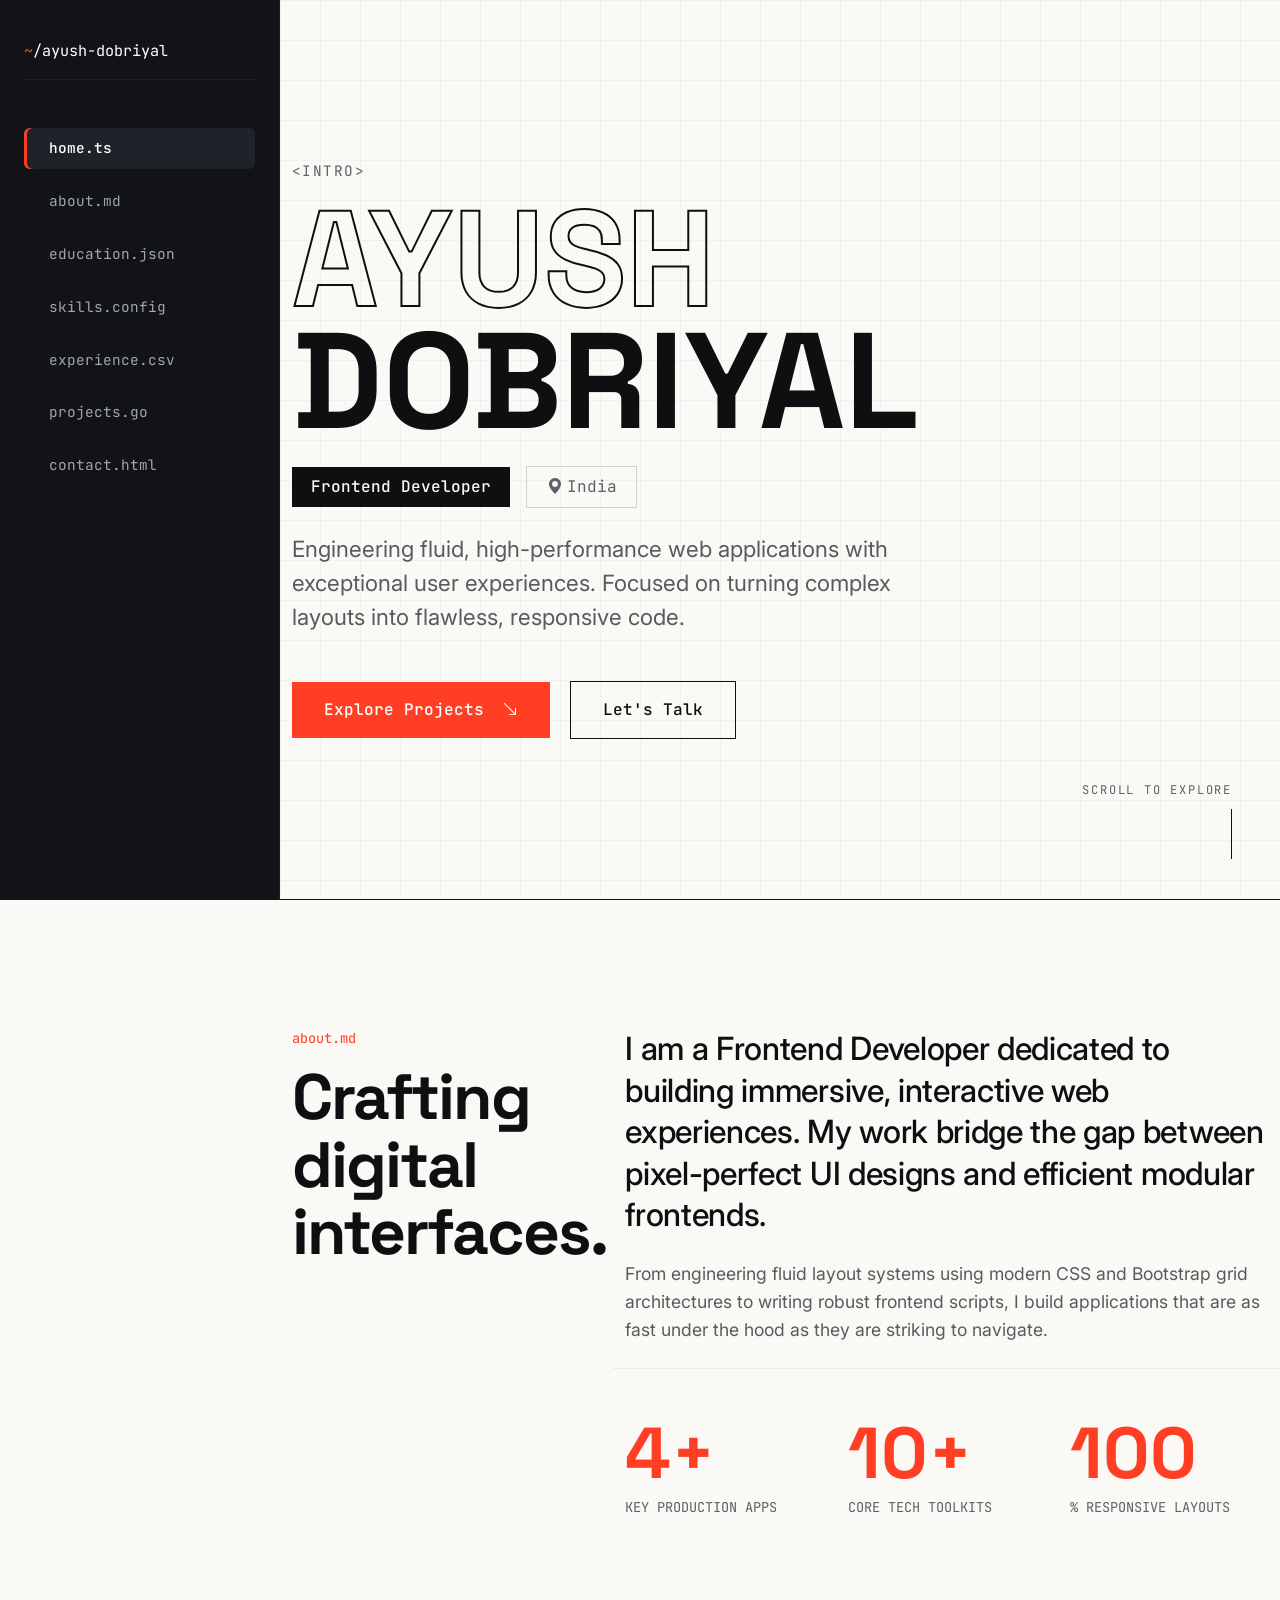
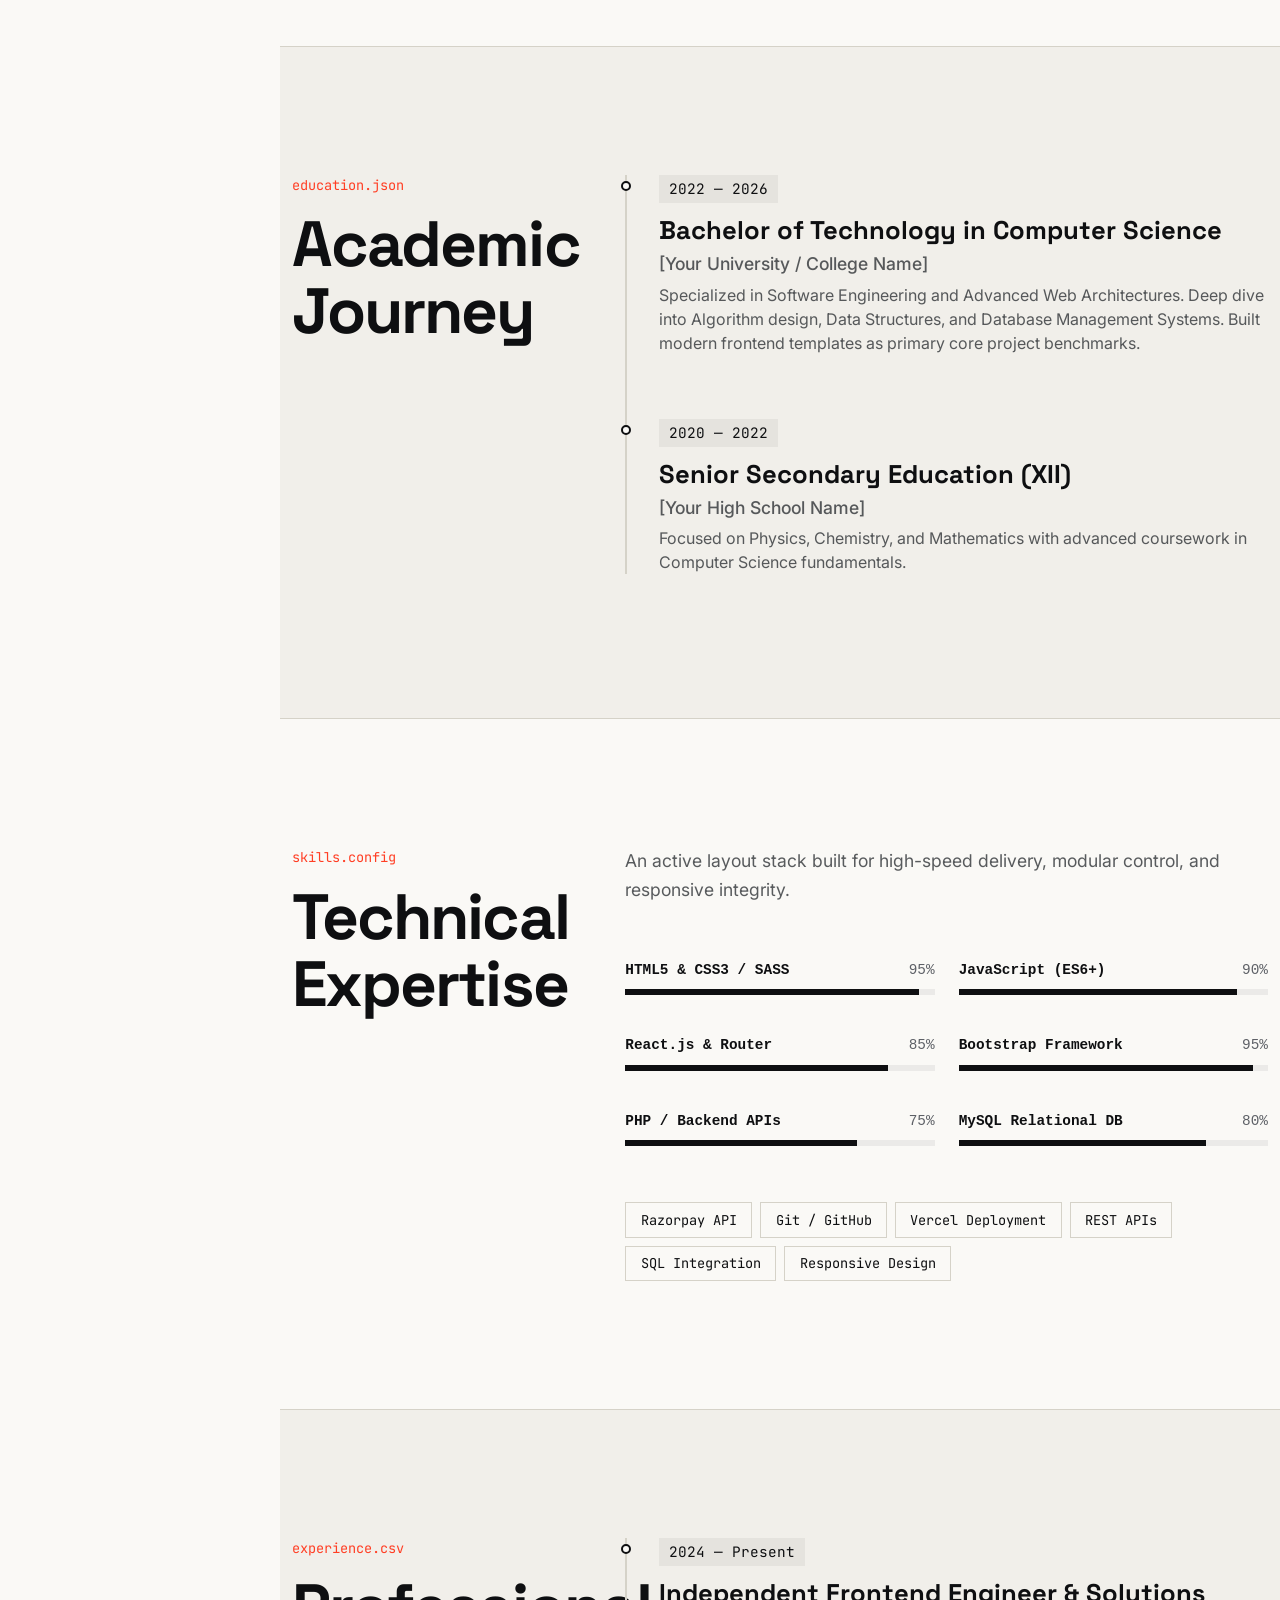
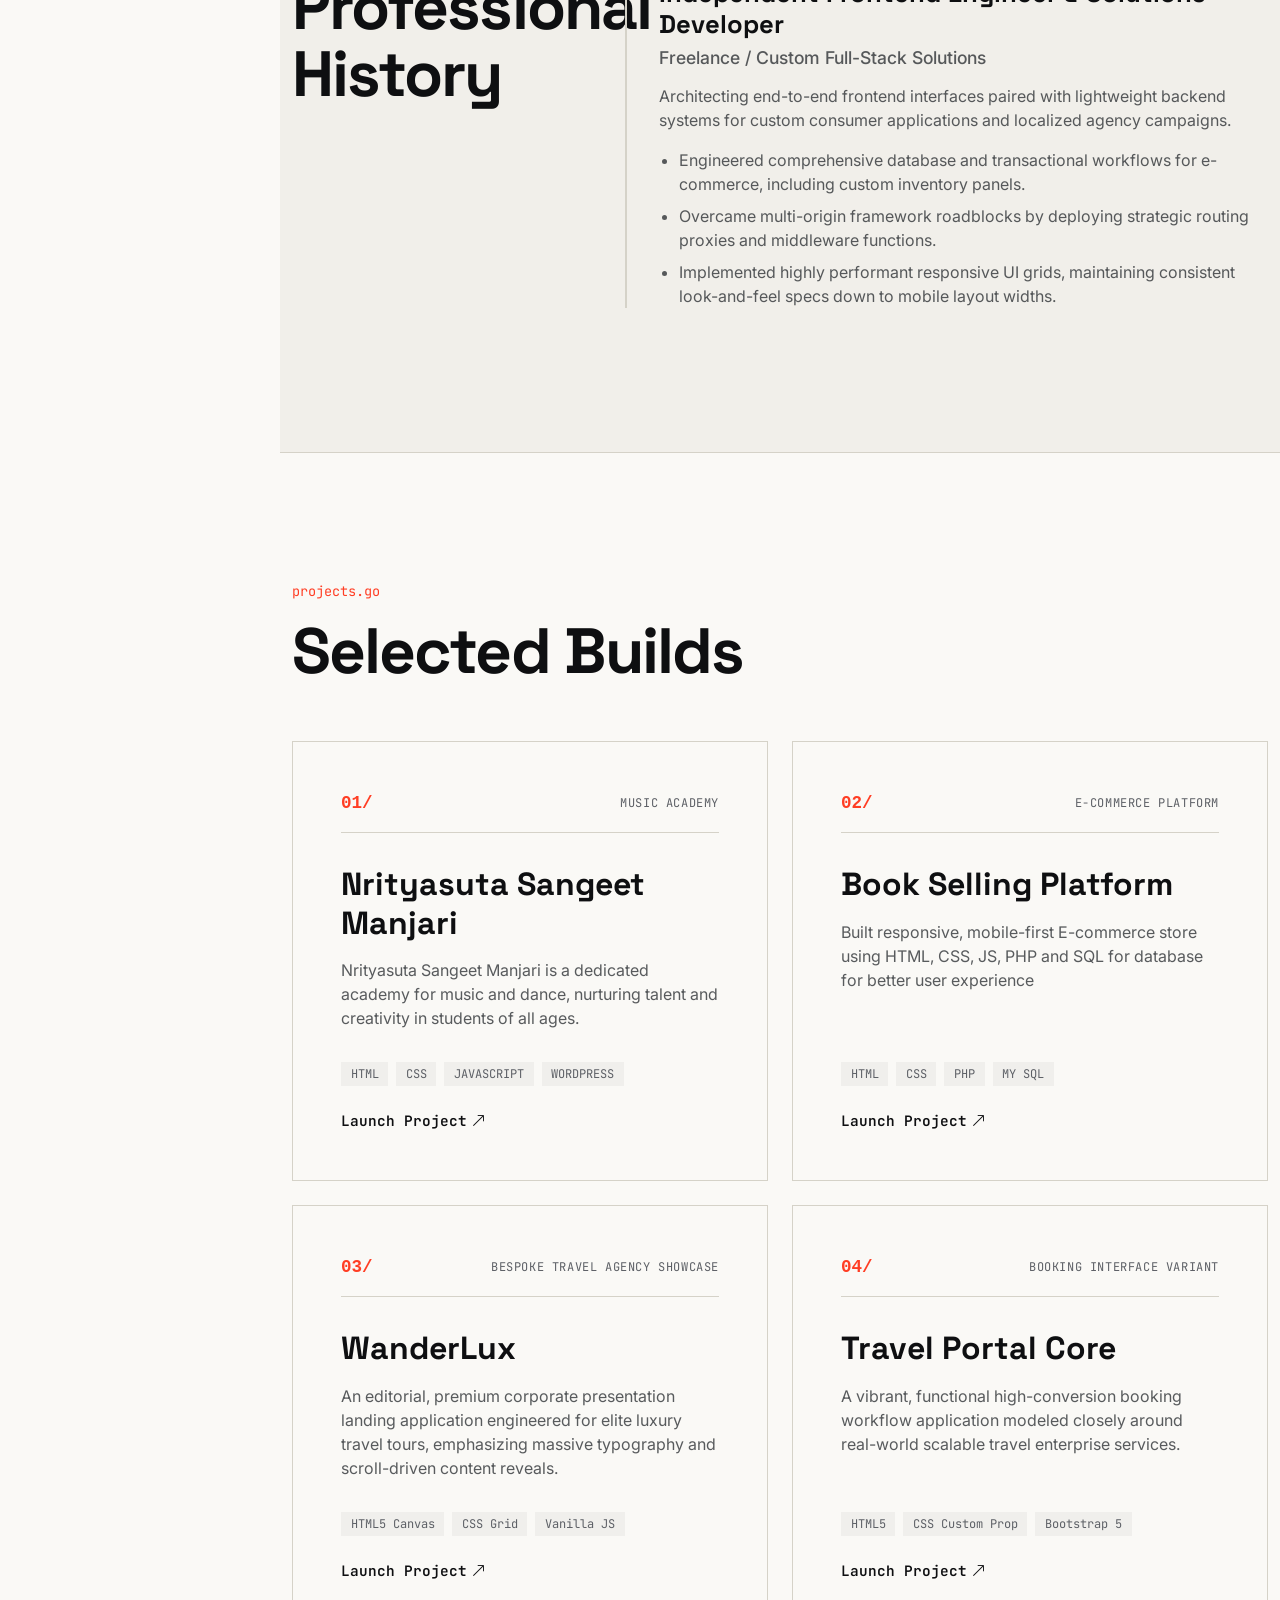
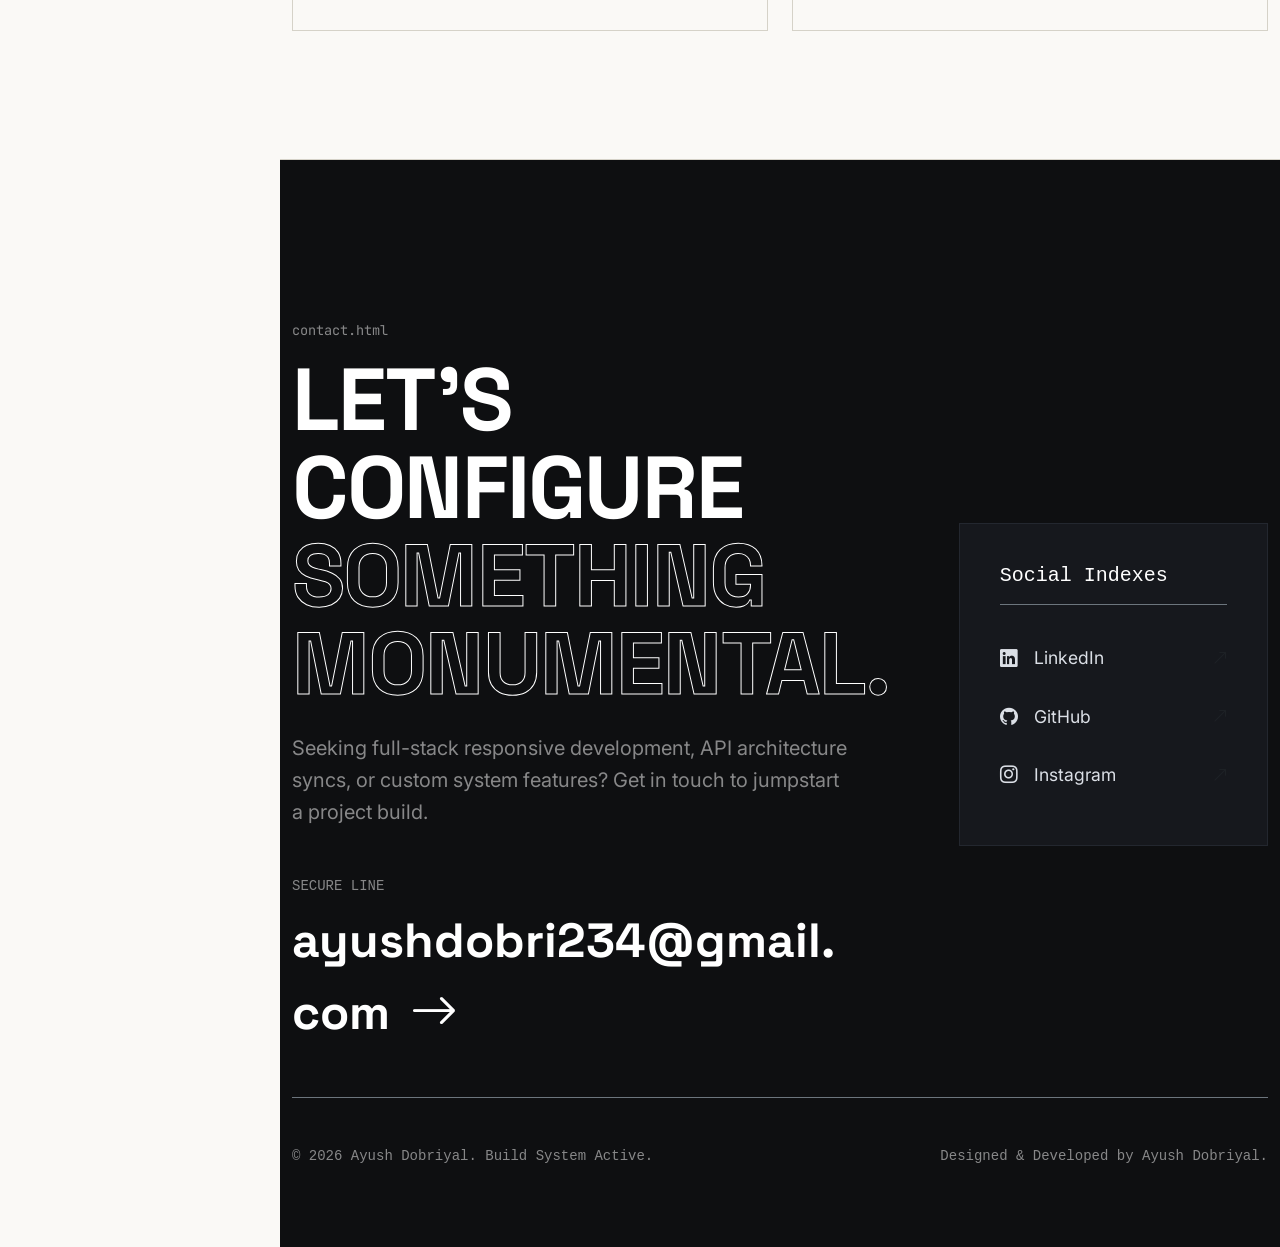
==== potfolio/index.html @ a45842be "Portfolio Design bu me" ====
<!DOCTYPE html>
<html lang="en">
<head>
    <meta charset="UTF-8">
    <meta name="viewport" content="width=device-width, initial-scale=1.0">
    <title>Ayush Dobriyal — Frontend Developer</title>
    <!-- Fonts -->
    <link rel="preconnect" href="https://fonts.googleapis.com">
    <link rel="preconnect" href="https://fonts.gstatic.com" crossorigin>
    <link href="https://fonts.googleapis.com/css2?family=Inter:wght@400;500;600&family=JetBrains+Mono:wght@400;500&family=Space+Grotesk:wght@700;800&display=swap" rel="stylesheet">
    <!-- Bootstrap CSS -->
    <link href="https://cdn.jsdelivr.net/npm/bootstrap@5.3.3/dist/css/bootstrap.min.css" rel="stylesheet">
    <!-- Bootstrap Icons -->
    <link href="https://cdn.jsdelivr.net/npm/bootstrap-icons@1.11.3/font/bootstrap-icons.min.css" rel="stylesheet">
    <!-- Custom CSS -->
    <link rel="stylesheet" href="style.css">
</head>
<body>

    <!-- Scroll Progress Indicator -->
    <div class="scroll-progress-container">
        <div class="scroll-progress-bar" id="progressBar"></div>
    </div>

    <!-- Developer File-Tree Sidebar Navigation (Desktop) -->
    <nav class="sidebar-nav d-none d-lg-block">
        <div class="nav-root">
            <span class="root-icon">~</span>/ayush-dobriyal
        </div>
        <ul class="nav-tree">
            <li class="nav-item">
                <a href="#hero" class="nav-link active" data-section="hero">
                    <span class="file-icon text-primary"></span>home.ts
                </a>
            </li>
            <li class="nav-item">
                <a href="#about" class="nav-link" data-section="about">
                    <span class="file-icon text-info"></span>about.md
                </a>
            </li>
            <li class="nav-item">
                <a href="#education" class="nav-link" data-section="education">
                    <span class="file-icon text-warning"></span>education.json
                </a>
            </li>
            <li class="nav-item">
                <a href="#qualification" class="nav-link" data-section="qualification">
                    <span class="file-icon text-success"></span>skills.config
                </a>
            </li>
            <li class="nav-item">
                <a href="#experience" class="nav-link" data-section="experience">
                    <span class="file-icon text-danger"></span>experience.csv
                </a>
            </li>
            <li class="nav-item">
                <a href="#projects" class="nav-link" data-section="projects">
                    <span class="file-icon text-purple"></span>projects.go
                </a>
            </li>
            <li class="nav-item">
                <a href="#contact" class="nav-link" data-section="contact">
                    <span class="file-icon text-orange"></span>contact.html
                </a>
            </li>
        </ul>
    </nav>

    <!-- Mobile Navigation Top Bar -->
    <header class="mobile-navbar d-lg-none sticky-top">
        <div class="container-fluid d-flex justify-content-between align-items-center">
            <a href="#hero" class="mobile-logo">AD.</a>
            <button class="mobile-nav-toggle" id="menuToggle" aria-label="Toggle navigation">
                <span class="hamburger-bar"></span>
                <span class="hamburger-bar"></span>
            </button>
        </div>
    </header>

    <!-- Mobile Fullscreen Menu -->
    <div class="mobile-menu-overlay" id="mobileMenu">
        <ul class="mobile-menu-links">
            <li><a href="#hero" class="mobile-link">Home</a></li>
            <li><a href="#about" class="mobile-link">About</a></li>
            <li><a href="#education" class="mobile-link">Education</a></li>
            <li><a href="#qualification" class="mobile-link">Skills</a></li>
            <li><a href="#experience" class="mobile-link">Experience</a></li>
            <li><a href="#projects" class="mobile-link">Projects</a></li>
            <li><a href="#contact" class="mobile-link">Contact</a></li>
        </ul>
    </div>

    <!-- Main Content Area Wrapper -->
    <div class="main-content">
        
        <!-- HERO SECTION -->
        <section id="hero" class="hero-section d-flex align-items-center">
            <div class="hero-background-grid"></div>
            <div class="container">
                <div class="row">
                    <div class="col-12">
                        <div class="eyebrow-code text-uppercase mb-3">&lt;intro&gt;</div>
                        <h1 class="hero-title text-uppercase">
                            <span class="d-block tracking-tight text-stroke">Ayush</span>
                            <span class="d-block tracking-tight text-fill">Dobriyal</span>
                        </h1>
                        <div class="hero-subtitle mt-4 d-flex flex-wrap align-items-center gap-3">
                            <span class="role-badge">Frontend Developer</span>
                            <span class="location-tag"><i class="bi bi-geo-alt-fill me-1"></i>India</span>
                        </div>
                        <p class="hero-lead text-muted mt-4 max-w-xl">
                            Engineering fluid, high-performance web applications with exceptional user experiences. Focused on turning complex layouts into flawless, responsive code.
                        </p>
                        <div class="mt-5">
                            <a href="#projects" class="btn-custom-primary me-3">Explore Projects <i class="bi bi-arrow-down-right ms-2"></i></a>
                            <a href="#contact" class="btn-custom-outline">Let's Talk</a>
                        </div>
                    </div>
                </div>
            </div>
            <div class="scroll-hint">
                <span class="scroll-hint-text">Scroll to explore</span>
                <div class="scroll-hint-line"></div>
            </div>
        </section>

        <!-- ABOUT SECTION -->
        <section id="about" class="portfolio-section scroll-reveal">
            <div class="container">
                <div class="row align-items-start">
                    <div class="col-lg-4 mb-4 mb-lg-0">
                        <div class="section-eyebrow">about.md</div>
                        <h2 class="section-heading">Crafting digital interfaces.</h2>
                    </div>
                    <div class="col-lg-8">
                        <p class="lead-text mb-4">
                            I am a Frontend Developer dedicated to building immersive, interactive web experiences. My work bridge the gap between pixel-perfect UI designs and efficient modular frontends.
                        </p>
                        <p class="body-text text-muted mb-5">
                            From engineering fluid layout systems using modern CSS and Bootstrap grid architectures to writing robust frontend scripts, I build applications that are as fast under the hood as they are striking to navigate.
                        </p>
                        
                        <!-- Interactive Counter Metrics Grid -->
                        <div class="row row-cols-2 row-cols-sm-3 g-4 pt-4 border-top border-light-subtle">
                            <div>
                                <div class="metric-number" data-target="4">0</div>
                                <div class="metric-label">Key Production Apps</div>
                            </div>
                            <div>
                                <div class="metric-number" data-target="10">0</div>
                                <div class="metric-label">Core Tech Toolkits</div>
                            </div>
                            <div>
                                <div class="metric-number" data-target="100">0</div>
                                <div class="metric-label">% Responsive Layouts</div>
                            </div>
                        </div>
                    </div>
                </div>
            </div>
        </section>

        <!-- EDUCATION SECTION -->
        <section id="education" class="portfolio-section section-bg-alt scroll-reveal">
            <div class="container">
                <div class="row">
                    <div class="col-lg-4 mb-4 mb-lg-0">
                        <div class="section-eyebrow">education.json</div>
                        <h2 class="section-heading">Academic Journey</h2>
                    </div>
                    <div class="col-lg-8">
                        <div class="timeline-container">
                            <!-- Timeline Item 1 -->
                            <div class="timeline-item scroll-reveal-stagger">
                                <div class="timeline-marker"></div>
                                <div class="timeline-content">
                                    <span class="timeline-date">2022 — 2026</span>
                                    <h3 class="timeline-title">Bachelor of Technology in Computer Science</h3>
                                    <h4 class="timeline-institution text-muted">[Your University / College Name]</h4>
                                    <p class="timeline-body text-muted mt-2">
                                        Specialized in Software Engineering and Advanced Web Architectures. Deep dive into Algorithm design, Data Structures, and Database Management Systems. Built modern frontend templates as primary core project benchmarks.
                                    </p>
                                </div>
                            </div>
                            <!-- Timeline Item 2 -->
                            <div class="timeline-item scroll-reveal-stagger">
                                <div class="timeline-marker"></div>
                                <div class="timeline-content">
                                    <span class="timeline-date">2020 — 2022</span>
                                    <h3 class="timeline-title">Senior Secondary Education (XII)</h3>
                                    <h4 class="timeline-institution text-muted">[Your High School Name]</h4>
                                    <p class="timeline-body text-muted mt-2">
                                        Focused on Physics, Chemistry, and Mathematics with advanced coursework in Computer Science fundamentals.
                                    </p>
                                </div>
                            </div>
                        </div>
                    </div>
                </div>
            </div>
        </section>

        <!-- QUALIFICATION / SKILLS SECTION -->
        <section id="qualification" class="portfolio-section scroll-reveal">
            <div class="container">
                <div class="row">
                    <div class="col-lg-4 mb-4 mb-lg-0">
                        <div class="section-eyebrow">skills.config</div>
                        <h2 class="section-heading">Technical Expertise</h2>
                    </div>
                    <div class="col-lg-8">
                        <p class="body-text text-muted mb-5">
                            An active layout stack built for high-speed delivery, modular control, and responsive integrity.
                        </p>
                        
                        <div class="skills-grid row g-4">
                            <!-- Skill Group 1 -->
                            <div class="col-md-6 scroll-reveal-stagger">
                                <div class="skill-card">
                                    <div class="d-flex justify-content-between align-items-center mb-2">
                                        <span class="skill-name font-monospace">HTML5 & CSS3 / SASS</span>
                                        <span class="skill-percentage font-monospace">95%</span>
                                    </div>
                                    <div class="skill-track">
                                        <div class="skill-fill" data-width="95%"></div>
                                    </div>
                                </div>
                            </div>
                            <!-- Skill Group 2 -->
                            <div class="col-md-6 scroll-reveal-stagger">
                                <div class="skill-card">
                                    <div class="d-flex justify-content-between align-items-center mb-2">
                                        <span class="skill-name font-monospace">JavaScript (ES6+)</span>
                                        <span class="skill-percentage font-monospace">90%</span>
                                    </div>
                                    <div class="skill-track">
                                        <div class="skill-fill" data-width="90%"></div>
                                    </div>
                                </div>
                            </div>
                            <!-- Skill Group 3 -->
                            <div class="col-md-6 scroll-reveal-stagger">
                                <div class="skill-card">
                                    <div class="d-flex justify-content-between align-items-center mb-2">
                                        <span class="skill-name font-monospace">React.js & Router</span>
                                        <span class="skill-percentage font-monospace">85%</span>
                                    </div>
                                    <div class="skill-track">
                                        <div class="skill-fill" data-width="85%"></div>
                                    </div>
                                </div>
                            </div>
                            <!-- Skill Group 4 -->
                            <div class="col-md-6 scroll-reveal-stagger">
                                <div class="skill-card">
                                    <div class="d-flex justify-content-between align-items-center mb-2">
                                        <span class="skill-name font-monospace">Bootstrap Framework</span>
                                        <span class="skill-percentage font-monospace">95%</span>
                                    </div>
                                    <div class="skill-track">
                                        <div class="skill-fill" data-width="95%"></div>
                                    </div>
                                </div>
                            </div>
                            <!-- Skill Group 5 -->
                            <div class="col-md-6 scroll-reveal-stagger">
                                <div class="skill-card">
                                    <div class="d-flex justify-content-between align-items-center mb-2">
                                        <span class="skill-name font-monospace">PHP / Backend APIs</span>
                                        <span class="skill-percentage font-monospace">75%</span>
                                    </div>
                                    <div class="skill-track">
                                        <div class="skill-fill" data-width="75%"></div>
                                    </div>
                                </div>
                            </div>
                            <!-- Skill Group 6 -->
                            <div class="col-md-6 scroll-reveal-stagger">
                                <div class="skill-card">
                                    <div class="d-flex justify-content-between align-items-center mb-2">
                                        <span class="skill-name font-monospace">MySQL Relational DB</span>
                                        <span class="skill-percentage font-monospace">80%</span>
                                    </div>
                                    <div class="skill-track">
                                        <div class="skill-fill" data-width="80%"></div>
                                    </div>
                                </div>
                            </div>
                        </div>

                        <div class="additional-tokens mt-5 d-flex flex-wrap gap-2 scroll-reveal-stagger">
                            <span class="token-pill">Razorpay API</span>
                            <span class="token-pill">Git / GitHub</span>
                            <span class="token-pill">Vercel Deployment</span>
                            <span class="token-pill">REST APIs</span>
                            <span class="token-pill">SQL Integration</span>
                            <span class="token-pill">Responsive Design</span>
                        </div>
                    </div>
                </div>
            </div>
        </section>

        <!-- EXPERIENCE SECTION -->
        <section id="experience" class="portfolio-section section-bg-alt scroll-reveal">
            <div class="container">
                <div class="row">
                    <div class="col-lg-4 mb-4 mb-lg-0">
                        <div class="section-eyebrow">experience.csv</div>
                        <h2 class="section-heading">Professional History</h2>
                    </div>
                    <div class="col-lg-8">
                        <div class="timeline-container">
                            <!-- Work Card 1 -->
                            <div class="timeline-item scroll-reveal-stagger">
                                <div class="timeline-marker"></div>
                                <div class="timeline-content">
                                    <span class="timeline-date">2024 — Present</span>
                                    <h3 class="timeline-title">Independent Frontend Engineer & Solutions Developer</h3>
                                    <h4 class="timeline-institution text-muted">Freelance / Custom Full-Stack Solutions</h4>
                                    <p class="timeline-body text-muted mt-3">
                                        Architecting end-to-end frontend interfaces paired with lightweight backend systems for custom consumer applications and localized agency campaigns.
                                    </p>
                                    <ul class="experience-list text-muted mt-3">
                                        <li>Engineered comprehensive database and transactional workflows for e-commerce, including custom inventory panels.</li>
                                        <li>Overcame multi-origin framework roadblocks by deploying strategic routing proxies and middleware functions.</li>
                                        <li>Implemented highly performant responsive UI grids, maintaining consistent look-and-feel specs down to mobile layout widths.</li>
                                    </ul>
                                </div>
                            </div>
                        </div>
                    </div>
                </div>
            </div>
        </section>

        <!-- PROJECTS SECTION -->
        <section id="projects" class="portfolio-section scroll-reveal">
            <div class="container">
                <div class="row mb-5">
                    <div class="col-12">
                        <div class="section-eyebrow">projects.go</div>
                        <h2 class="section-heading display-large">Selected Builds</h2>
                    </div>
                </div>
                <div class="row g-4 project-cards-grid">
                    
                    <!-- Project 1: Music Academy -->
                    <div class="col-md-6 scroll-reveal-stagger">
                        <div class="project-card">
                            <div class="project-header">
                                <span class="project-index font-monospace">01/</span>
                                <span class="project-category text-uppercase">Music Academy</span>
                            </div>
                            <h3 class="project-title">Nrityasuta Sangeet Manjari</h3>
                            <p class="project-description text-muted">
                                Nrityasuta Sangeet Manjari is a dedicated academy for music and dance, nurturing talent and creativity in students of all ages.
                            </p>
                            <div class="project-tags mb-4">
                                <span class="project-tag">HTML</span>
                                <span class="project-tag">CSS</span>
                                <span class="project-tag">JAVASCRIPT</span>
                                <span class="project-tag">WORDPRESS</span>
                            </div>
                            <!-- Live Link Placeholder -->
                            <a href="https://nrityasutasangeetmanjari.com/" class="project-action-link">Launch Project <i class="bi bi-arrow-up-right ms-1"></i></a>
                        </div>
                    </div>

                    <!-- Project 2: Triptoniq -->
                    <div class="col-md-6 scroll-reveal-stagger">
                        <div class="project-card">
                            <div class="project-header">
                                <span class="project-index font-monospace">02/</span>
                                <span class="project-category text-uppercase">E-Commerce Platform</span>
                            </div>
                            <h3 class="project-title">Book Selling Platform</h3>
                            <p class="project-description text-muted">
                                 Built responsive, mobile-first E-commerce store using HTML, CSS, JS, PHP and SQL for database for better user experience
                            </p>
                            <div class="project-tags mb-4">
                                <span class="project-tag">HTML</span>
                                <span class="project-tag">CSS</span>
                                <span class="project-tag">PHP</span>
                                <span class="project-tag">MY SQL</span>
                            </div>
                            <a href="#" class="project-action-link">Launch Project <i class="bi bi-arrow-up-right ms-1"></i></a>
                        </div>
                    </div>

                    <!-- Project 3: WanderLux -->
                    <div class="col-md-6 scroll-reveal-stagger">
                        <div class="project-card">
                            <div class="project-header">
                                <span class="project-index font-monospace">03/</span>
                                <span class="project-category text-uppercase">Bespoke Travel Agency Showcase</span>
                            </div>
                            <h3 class="project-title">WanderLux</h3>
                            <p class="project-description text-muted">
                                An editorial, premium corporate presentation landing application engineered for elite luxury travel tours, emphasizing massive typography and scroll-driven content reveals.
                            </p>
                            <div class="project-tags mb-4">
                                <span class="project-tag">HTML5 Canvas</span>
                                <span class="project-tag">CSS Grid</span>
                                <span class="project-tag">Vanilla JS</span>
                            </div>
                            <a href="#" class="project-action-link">Launch Project <i class="bi bi-arrow-up-right ms-1"></i></a>
                        </div>
                    </div>

                    <!-- Project 4: Consumer Travel Booking Portal -->
                    <div class="col-md-6 scroll-reveal-stagger">
                        <div class="project-card">
                            <div class="project-header">
                                <span class="project-index font-monospace">04/</span>
                                <span class="project-category text-uppercase">Booking Interface Variant</span>
                            </div>
                            <h3 class="project-title">Travel Portal Core</h3>
                            <p class="project-description text-muted">
                                A vibrant, functional high-conversion booking workflow application modeled closely around real-world scalable travel enterprise services.
                            </p>
                            <div class="project-tags mb-4">
                                <span class="project-tag">HTML5</span>
                                <span class="project-tag">CSS Custom Prop</span>
                                <span class="project-tag">Bootstrap 5</span>
                            </div>
                            <a href="#" class="project-action-link">Launch Project <i class="bi bi-arrow-up-right ms-1"></i></a>
                        </div>
                    </div>

                </div>
            </div>
        </section>

        <!-- CONTACT SECTION -->
        <section id="contact" class="contact-section scroll-reveal">
            <div class="container">
                <div class="row justify-content-between align-items-center">
                    <div class="col-lg-7 mb-5 mb-lg-0">
                        <div class="section-eyebrow text-white-50">contact.html</div>
                        <h2 class="contact-cta-title text-uppercase mb-4">
                            Let's configure <br><span class="text-stroke-white">something monumental.</span>
                        </h2>
                        <p class="contact-lead text-white-50 max-w-xl mb-5">
                            Seeking full-stack responsive development, API architecture syncs, or custom system features? Get in touch to jumpstart a project build.
                        </p>
                        <div class="email-block">
                            <span class="d-block font-monospace text-uppercase text-white-50 small mb-2">Secure Line</span>
                            <a href="mailto:ayushdobri234@gmail.com" class="email-link">ayushdobri234@gmail.com <i class="bi bi-arrow-right ms-2"></i></a>
                        </div>
                    </div>
                    
                    <div class="col-lg-4">
                        <div class="social-channels-card">
                            <h3 class="h5 font-monospace mb-4 border-bottom border-secondary pb-3">Social Indexes</h3>
                            <ul class="social-links-list list-unstyled m-0">
                                <li>
                                    <a href="#" class="social-link-item">
                                        <span><i class="bi bi-linkedin me-3"></i>LinkedIn</span>
                                        <i class="bi bi-arrow-up-right small text-muted"></i>
                                    </a>
                                </li>
                                <li>
                                    <a href="https://github.com/ayushDobriyal234" class="social-link-item">
                                        <span><i class="bi bi-github me-3"></i>GitHub</span>
                                        <i class="bi bi-arrow-up-right small text-muted"></i>
                                    </a>
                                </li>
                                <li>
                                    <a href="https://www.instagram.com/ayush_dobriyal77/" class="social-link-item">
                                        <span><i class="bi bi-instagram me-3"></i>Instagram</span>
                                        <i class="bi bi-arrow-up-right small text-muted"></i>
                                    </a>
                                </li>
                            </ul>
                        </div>
                    </div>
                </div>
                
                <!-- FOOTER METRICS -->
                <footer class="footer-block mt-5 pt-5 border-top border-secondary d-flex flex-col flex-md-row justify-content-between text-white-50 font-monospace small">
                    <div class="mb-2 mb-md-0">&copy; 2026 Ayush Dobriyal. Build System Active.</div>
                    <div>Designed &amp; Developed by Ayush Dobriyal.</div>
                </footer>
            </div>
        </section>

    </div>

    <!-- Bootstrap Bundle with Popper JS -->
    <script src="https://cdn.jsdelivr.net/npm/bootstrap@5.3.3/dist/js/bootstrap.bundle.min.js"></script>
    <!-- Custom Core Javascript -->
    <script src="script.js"></script>
</body>
</html>
---- potfolio/style.css ----
:root {
    --bg-base: #FAF9F6;        /* Highly refined minimal paper tone */
    --bg-alt: #F1EFEA;         /* Slate/sand alternative block */
    --text-main: #0E0F11;      /* Crisp rich ink tone */
    --text-muted: #5D6066;    /* Soft utility paragraph */
    --accent-signal: #FF3E24;  /* Editorial Vivid Warning Red-Orange */
    --accent-electric: #1E4DFF;/* Fluid hyperlink element */
    --border-line: #D5D2C8;    /* Razor thin geometric layouts */
    
    --font-display: 'Space Grotesk', sans-serif;
    --font-body: 'Inter', sans-serif;
    --font-mono: 'JetBrains Mono', monospace;
    
    --sidebar-width: 280px;
}

* {
    box-sizing: border-box;
}

html {
    scroll-behavior: smooth;
    background-color: var(--bg-base);
}

body {
    background-color: var(--bg-base);
    color: var(--text-main);
    font-family: var(--font-body);
    margin: 0;
    padding: 0;
    overflow-x: hidden;
}

/* --- SCROLL PROGRESS HIGHLIGHTER --- */
.scroll-progress-container {
    position: fixed;
    top: 0;
    left: 0;
    width: 100%;
    height: 4px;
    z-index: 9999;
    background: transparent;
}
.scroll-progress-bar {
    height: 100%;
    background: var(--accent-signal);
    width: 0%;
    transition: width 0.1s cubic-bezier(0.1, 0.8, 0.3, 1);
}

/* --- REFINED SIDEBAR FILE-TREE NAV (DESKTOP) --- */
.sidebar-nav {
    position: fixed;
    top: 0;
    left: 0;
    width: var(--sidebar-width);
    height: 100vh;
    background-color: #121316;
    color: #A0A5B0;
    padding: 2.5rem 1.5rem;
    border-right: 1px solid #1E2025;
    z-index: 1000;
}
.nav-root {
    font-family: var(--font-mono);
    font-size: 0.95rem;
    color: #FFFFFF;
    margin-bottom: 3rem;
    padding-bottom: 1rem;
    border-bottom: 1px solid #1E2025;
}
.root-icon {
    color: var(--accent-signal);
}
.nav-tree {
    list-style: none;
    padding: 0;
    margin: 0;
}
.nav-item {
    margin-bottom: 0.75rem;
}
.nav-link {
    display: flex;
    align-items: center;
    color: #A0A5B0;
    text-decoration: none;
    font-family: var(--font-mono);
    font-size: 0.9rem;
    padding: 0.6rem 0.8rem;
    border-radius: 6px;
    transition: all 0.2s ease;
}
.file-icon {
    margin-right: 0.75rem;
    font-size: 1rem;
    filter: grayscale(20%);
}
.nav-link:hover {
    background-color: #1A1C22;
    color: #FFFFFF;
}
.nav-link.active {
    background-color: #20222A;
    color: #FFFFFF;
    font-weight: 500;
    box-shadow: inset 3px 0 0 var(--accent-signal);
}

/* --- MOBILE HEADER & OVERLAY NAVIGATION --- */
.mobile-navbar {
    background-color: #121316;
    padding: 1rem 1.5rem;
    z-index: 1050;
    border-bottom: 1px solid #1E2025;
}
.mobile-logo {
    color: #FFFFFF;
    font-family: var(--font-display);
    font-weight: 800;
    font-size: 1.5rem;
    text-decoration: none;
}
.mobile-nav-toggle {
    background: none;
    border: none;
    cursor: pointer;
    display: flex;
    flex-direction: column;
    gap: 6px;
    padding: 0.5rem;
}
.hamburger-bar {
    display: block;
    width: 24px;
    height: 2px;
    background-color: #FFFFFF;
    transition: all 0.3s ease;
}
/* Open state transformation via script */
.mobile-nav-toggle.open .hamburger-bar:nth-child(1) {
    transform: translateY(4px) rotate(45deg);
}
.mobile-nav-toggle.open .hamburger-bar:nth-child(2) {
    transform: translateY(-4px) rotate(-45deg);
}

.mobile-menu-overlay {
    position: fixed;
    top: 61px;
    left: 0;
    width: 100%;
    height: calc(100vh - 61px);
    background-color: #121316;
    z-index: 1040;
    display: none;
    padding: 3rem 2rem;
}
.mobile-menu-overlay.active {
    display: block;
}
.mobile-menu-links {
    list-style: none;
    padding: 0;
    margin: 0;
    display: flex;
    flex-direction: column;
    gap: 1.5rem;
}
.mobile-link {
    font-family: var(--font-display);
    font-size: 2.2rem;
    color: #A0A5B0;
    text-transform: uppercase;
    text-decoration: none;
    font-weight: 700;
}
.mobile-link:hover {
    color: #FFFFFF;
}

/* --- MAIN PAGE CONTENT WRAPPER LAYOUTS --- */
.main-content {
    margin-left: var(--sidebar-width);
    width: calc(100% - var(--sidebar-width));
}

@media (max-width: 991.98px) {
    .main-content {
        margin-left: 0;
        width: 100%;
    }
}

/* --- PORTFOLIO SYSTEM SECTIONS COMMON --- */
.portfolio-section {
    padding: 8rem 0;
    border-bottom: 1px solid var(--border-line);
}
.section-bg-alt {
    background-color: var(--bg-alt);
}
.section-eyebrow {
    font-family: var(--font-mono);
    color: var(--accent-signal);
    font-size: 0.85rem;
    margin-bottom: 1rem;
    text-transform: lowercase;
}
.section-heading {
    font-family: var(--font-display);
    font-size: clamp(2.5rem, 5vw, 4rem);
    font-weight: 800;
    line-height: 1.05;
    letter-spacing: -0.03em;
    color: var(--text-main);
}

/* --- DYNAMIC HERO DEPLOYMENT --- */
.hero-section {
    position: relative;
    min-height: 100vh;
    padding: 6rem 0;
    background-color: var(--bg-base);
    border-bottom: 1px solid var(--text-main);
    overflow: hidden;
}
.hero-background-grid {
    position: absolute;
    top: 0;
    left: 0;
    width: 100%;
    height: 100%;
    background-size: 40px 40px;
    background-image: linear-gradient(to right, rgba(0, 0, 0, 0.03) 1px, transparent 1px),
                      linear-gradient(to bottom, rgba(0, 0, 0, 0.03) 1px, transparent 1px);
    z-index: 1;
}
.hero-section .container {
    position: relative;
    z-index: 2;
}
.eyebrow-code {
    font-family: var(--font-mono);
    font-size: 0.9rem;
    color: var(--text-muted);
    letter-spacing: 0.1em;
}
.hero-title {
    font-family: var(--font-display);
    font-size: clamp(3.5rem, 11vw, 8.5rem);
    font-weight: 800;
    line-height: 0.9;
}
.text-stroke {
    color: transparent;
    -webkit-text-stroke: 2px var(--text-main);
}
.text-fill {
    color: var(--text-main);
}
.role-badge {
    font-family: var(--font-mono);
    background-color: var(--text-main);
    color: var(--bg-base);
    padding: 0.5rem 1.2rem;
    font-size: 1rem;
    font-weight: 500;
}
.location-tag {
    font-family: var(--font-mono);
    border: 1px solid var(--border-line);
    padding: 0.5rem 1.2rem;
    font-size: 1rem;
    color: var(--text-muted);
}
.hero-lead {
    font-size: clamp(1.1rem, 2vw, 1.4rem);
    line-height: 1.5;
}
.max-w-xl {
    max-width: 600px;
}

/* BUTTON UTILITIES */
.btn-custom-primary {
    font-family: var(--font-mono);
    background-color: var(--accent-signal);
    color: #FFFFFF;
    text-decoration: none;
    padding: 1rem 2rem;
    font-weight: 500;
    display: inline-block;
    transition: transform 0.2s ease, background-color 0.2s ease;
}
.btn-custom-primary:hover {
    background-color: #E02F16;
    transform: translateY(-2px);
}
.btn-custom-outline {
    font-family: var(--font-mono);
    border: 1px solid var(--text-main);
    color: var(--text-main);
    text-decoration: none;
    padding: 1rem 2rem;
    font-weight: 500;
    display: inline-block;
    transition: all 0.2s ease;
}
.btn-custom-outline:hover {
    background-color: var(--text-main);
    color: var(--bg-base);
}

.scroll-hint {
    position: absolute;
    bottom: 2.5rem;
    right: 3rem;
    display: flex;
    flex-direction: column;
    align-items: flex-end;
    gap: 10px;
    z-index: 2;
}
.scroll-hint-text {
    font-family: var(--font-mono);
    font-size: 0.75rem;
    text-transform: uppercase;
    letter-spacing: 0.15em;
    color: var(--text-muted);
}
.scroll-hint-line {
    width: 1px;
    height: 50px;
    background-color: var(--text-main);
    transform-origin: top;
    animation: pulseLine 2s infinite ease-in-out;
}

@keyframes pulseLine {
    0% { transform: scaleY(0.2); }
    50% { transform: scaleY(1); transform-origin: top; }
    55% { transform-origin: bottom; }
    100% { transform: scaleY(0.2); transform-origin: bottom; }
}

/* --- ABOUT STYLINGS & STATS --- */
.lead-text {
    font-size: clamp(1.4rem, 3vw, 2rem);
    font-weight: 500;
    line-height: 1.3;
    letter-spacing: -0.01em;
}
.body-text {
    font-size: 1.1rem;
    line-height: 1.6;
}
.metric-number {
    font-family: var(--font-display);
    font-size: clamp(3rem, 6vw, 4.5rem);
    font-weight: 800;
    line-height: 1;
    color: var(--accent-signal);
}
.metric-label {
    font-family: var(--font-mono);
    font-size: 0.85rem;
    color: var(--text-muted);
    text-transform: uppercase;
    margin-top: 0.5rem;
}

/* --- TIMELINE COMPONENT STRUCTURE --- */
.timeline-container {
    position: relative;
    padding-left: 2rem;
    border-left: 2px solid var(--border-line);
}
.timeline-item {
    position: relative;
    margin-bottom: 4rem;
}
.timeline-item:last-child {
    margin-bottom: 0;
}
.timeline-marker {
    position: absolute;
    left: calc(-2rem - 6px);
    top: 6px;
    width: 10px;
    height: 10px;
    background-color: var(--bg-base);
    border: 2px solid var(--text-main);
    border-radius: 50%;
    transition: background-color 0.3s ease;
}
.timeline-item:hover .timeline-marker {
    background-color: var(--accent-signal);
}
.timeline-date {
    display: inline-block;
    font-family: var(--font-mono);
    font-size: 0.9rem;
    background-color: rgba(0,0,0,0.05);
    padding: 0.2rem 0.6rem;
    margin-bottom: 0.75rem;
}
.timeline-title {
    font-family: var(--font-display);
    font-size: 1.6rem;
    font-weight: 700;
}
.timeline-institution {
    font-size: 1.1rem;
    font-weight: 500;
}
.experience-list {
    padding-left: 1.2rem;
}
.experience-list li {
    margin-bottom: 0.5rem;
    line-height: 1.5;
}

/* --- TECH SKILLS ROW INTERACTION --- */
.skill-card {
    background: transparent;
    padding: 0.5rem 0;
}
.skill-name {
    font-size: 0.9rem;
    font-weight: 600;
}
.skill-percentage {
    font-size: 0.9rem;
    color: var(--text-muted);
}
.skill-track {
    width: 100%;
    height: 6px;
    background-color: rgba(0,0,0,0.06);
    overflow: hidden;
}
.skill-fill {
    height: 100%;
    background-color: var(--text-main);
    width: 0%; /* Dynamic fill via script hook */
    transition: width 1.5s cubic-bezier(0.1, 0.8, 0.3, 1);
}
.token-pill {
    font-family: var(--font-mono);
    font-size: 0.85rem;
    border: 1px solid var(--border-line);
    padding: 0.4rem 0.9rem;
    background-color: var(--bg-base);
}

/* --- SELECTED BUILDS GRID & CARDS --- */
.project-card {
    background-color: var(--bg-base);
    border: 1px solid var(--border-line);
    padding: 3rem;
    height: 100%;
    display: flex;
    flex-direction: column;
    justify-content: space-between;
    transition: transform 0.3s cubic-bezier(0.16, 1, 0.3, 1), border-color 0.3s ease;
}
.project-card:hover {
    transform: translateY(-8px);
    border-color: var(--text-main);
}
.project-header {
    display: flex;
    justify-content: space-between;
    align-items: center;
    border-bottom: 1px solid var(--border-line);
    padding-bottom: 1rem;
    margin-bottom: 2rem;
}
.project-index {
    font-size: 1.1rem;
    font-weight: 600;
    color: var(--accent-signal);
}
.project-category {
    font-family: var(--font-mono);
    font-size: 0.75rem;
    letter-spacing: 0.05em;
    color: var(--text-muted);
}
.project-title {
    font-family: var(--font-display);
    font-size: 2rem;
    font-weight: 800;
    margin-bottom: 1rem;
}
.project-description {
    font-size: 1rem;
    line-height: 1.5;
    margin-bottom: 2rem;
    flex-grow: 1;
}
.project-tags {
    display: flex;
    flex-wrap: wrap;
    gap: 8px;
}
.project-tag {
    font-family: var(--font-mono);
    font-size: 0.75rem;
    background-color: rgba(0,0,0,0.04);
    padding: 0.2rem 0.6rem;
    color: var(--text-muted);
}
.project-action-link {
    font-family: var(--font-mono);
    color: var(--text-main);
    text-decoration: none;
    font-weight: 600;
    font-size: 0.9rem;
    display: inline-flex;
    align-items: center;
    transition: color 0.2s ease;
}
.project-action-link:hover {
    color: var(--accent-electric);
}

/* --- MONUMENTAL CONTACT MATRIX --- */
.contact-section {
    background-color: #0E0F11;
    color: #FFFFFF;
    padding: 10rem 0 5rem 0;
    border: none;
}
.contact-cta-title {
    font-family: var(--font-display);
    font-size: clamp(2.8rem, 7vw, 5.5rem);
    font-weight: 800;
    line-height: 1;
    letter-spacing: -0.02em;
}
.text-stroke-white {
    color: transparent;
    -webkit-text-stroke: 1px #FFFFFF;
}
.contact-lead {
    font-size: 1.25rem;
    line-height: 1.6;
}
.email-link {
    font-family: var(--font-display);
    font-size: clamp(1.5rem, 4vw, 3rem);
    color: #FFFFFF;
    text-decoration: none;
    font-weight: 700;
    word-break: break-all;
    transition: color 0.2s ease;
}
.email-link:hover {
    color: var(--accent-signal);
}
.social-channels-card {
    background-color: #16181D;
    border: 1px solid #23272F;
    padding: 2.5rem;
}
.social-link-item {
    display: flex;
    justify-content: space-between;
    align-items: center;
    padding: 1rem 0;
    color: #DBDFE6;
    text-decoration: none;
    font-size: 1.1rem;
    border-bottom: 1px solid #23272F;
    transition: color 0.2s ease, padding-left 0.2s ease;
}
.social-link-item:last-child {
    border-bottom: none;
}
.social-link-item:hover {
    color: #FFFFFF;
    padding-left: 6px;
}

/* --- INTERACTIVE ANIMATION ARCHITECTURE --- */
.scroll-reveal {
    opacity: 0;
    transform: translateY(40px);
    transition: opacity 1s cubic-bezier(0.215, 0.61, 0.355, 1), 
                transform 1s cubic-bezier(0.215, 0.61, 0.355, 1);
}
.scroll-reveal.revealed {
    opacity: 1;
    transform: translateY(0);
}

/* Individual list triggers */
.scroll-reveal-stagger {
    opacity: 0;
    transform: translateY(30px);
    transition: opacity 0.8s cubic-bezier(0.215, 0.61, 0.355, 1), 
                transform 0.8s cubic-bezier(0.215, 0.61, 0.355, 1);
}
.scroll-reveal-stagger.revealed {
    opacity: 1;
    transform: translateY(0);
}

/* Accessibility settings override */
@media (prefers-reduced-motion: reduce) {
    .scroll-reveal, .scroll-reveal-stagger, .skill-fill, .project-card {
        transition: none !important;
        transform: none !important;
        opacity: 1 !important;
    }
    .skill-fill {
        width: var(--final-width) !important;
    }
}
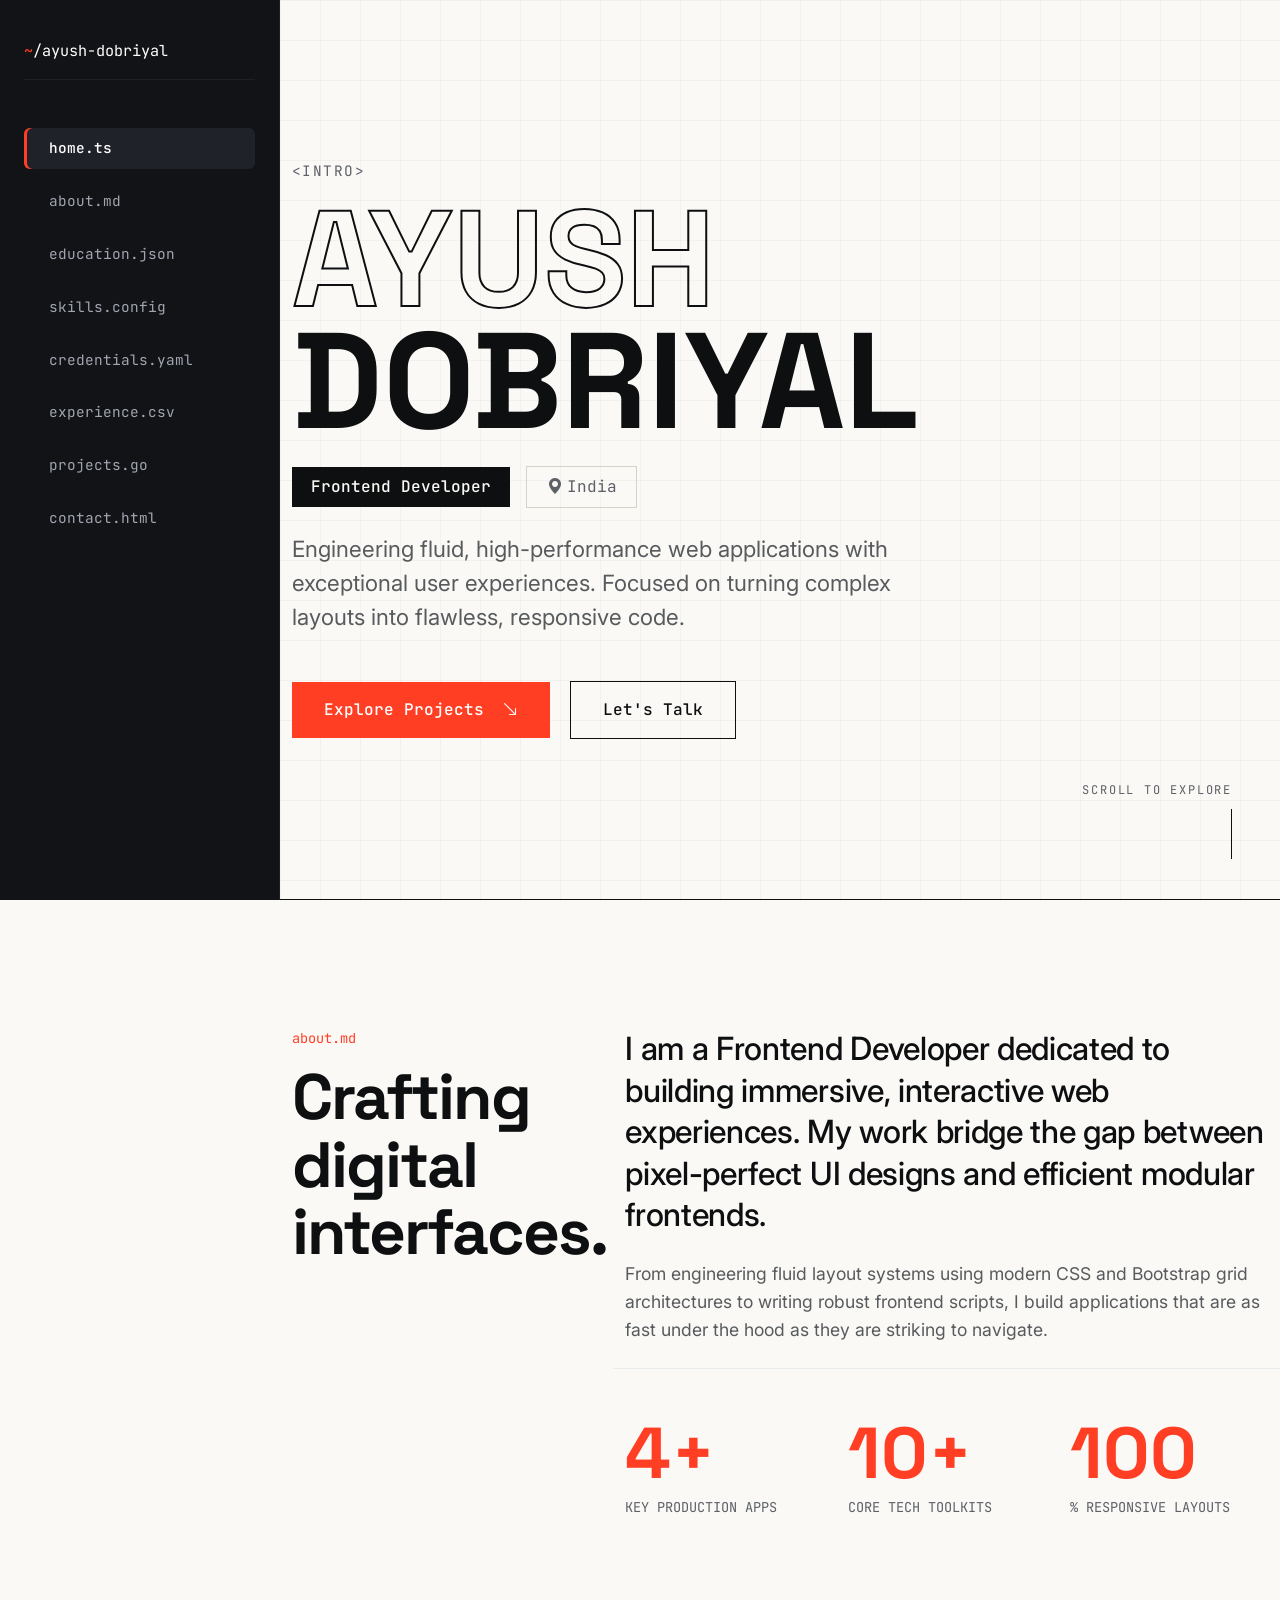
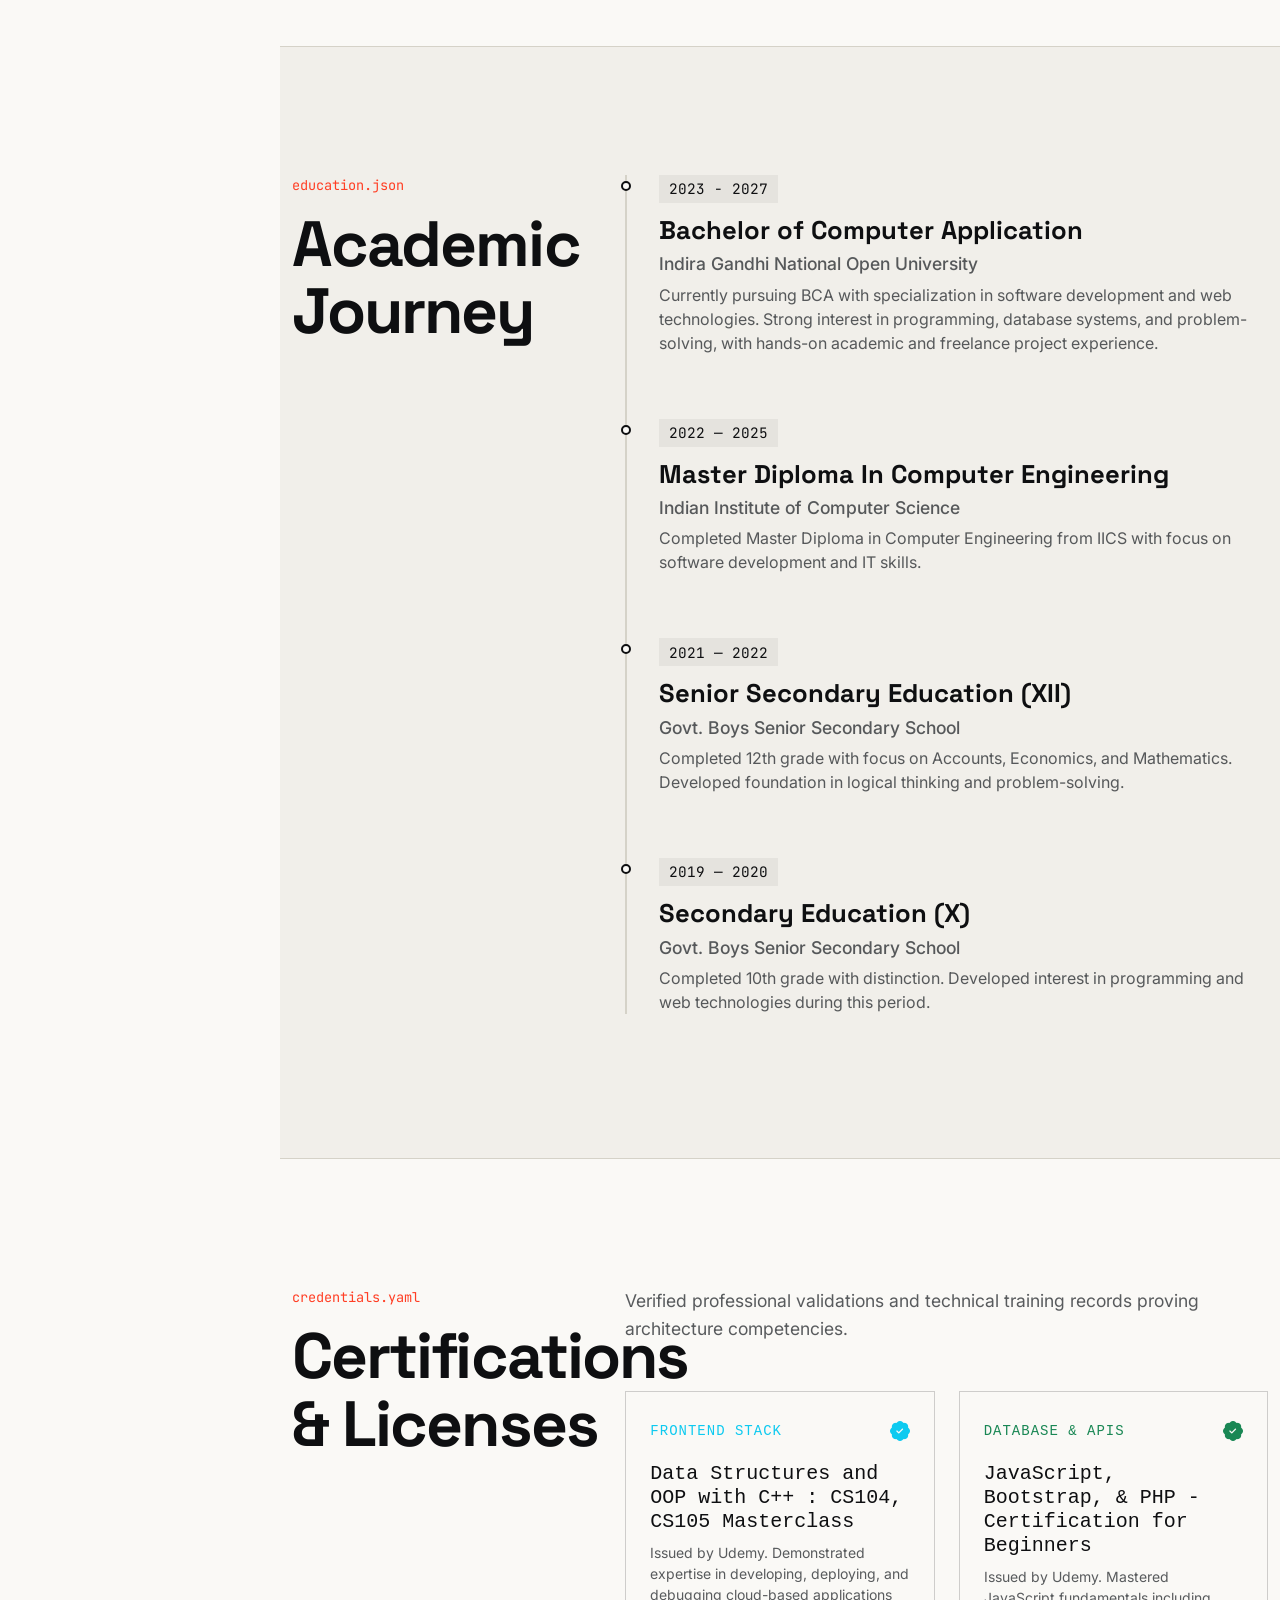
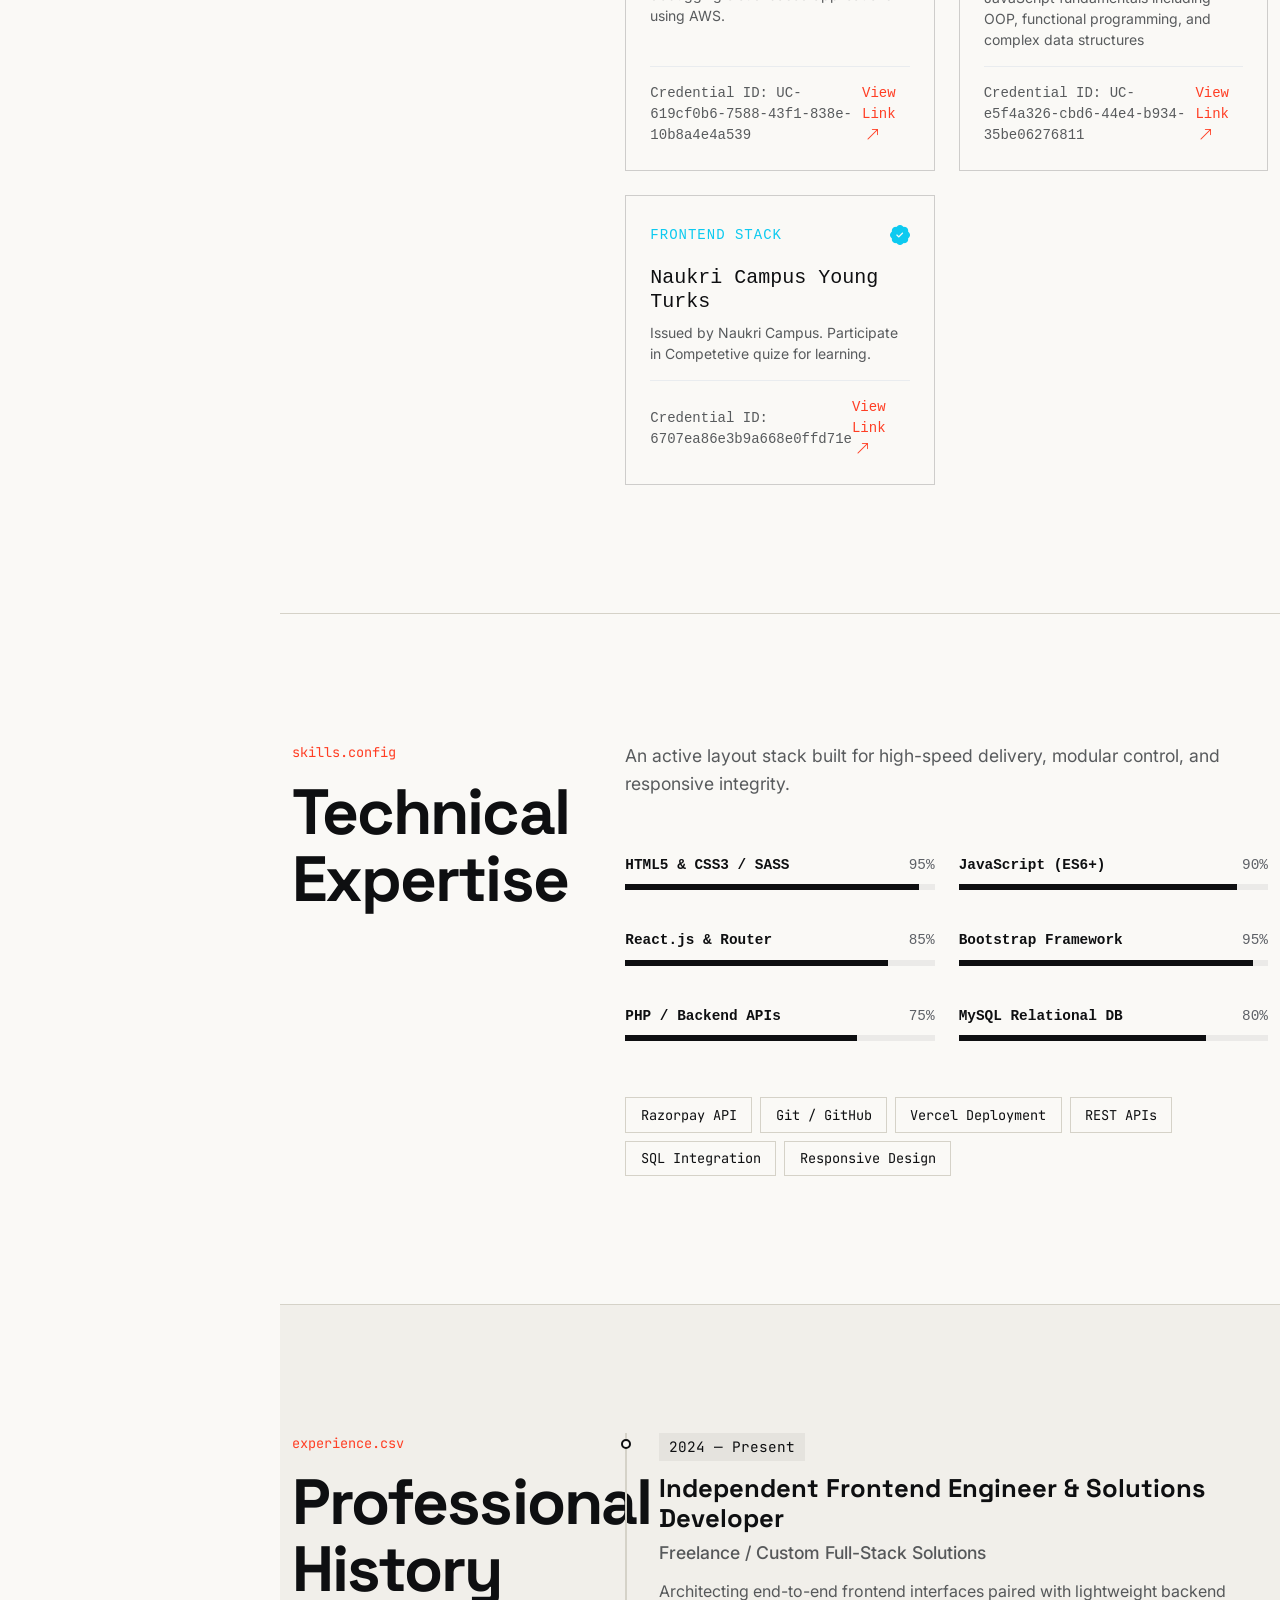
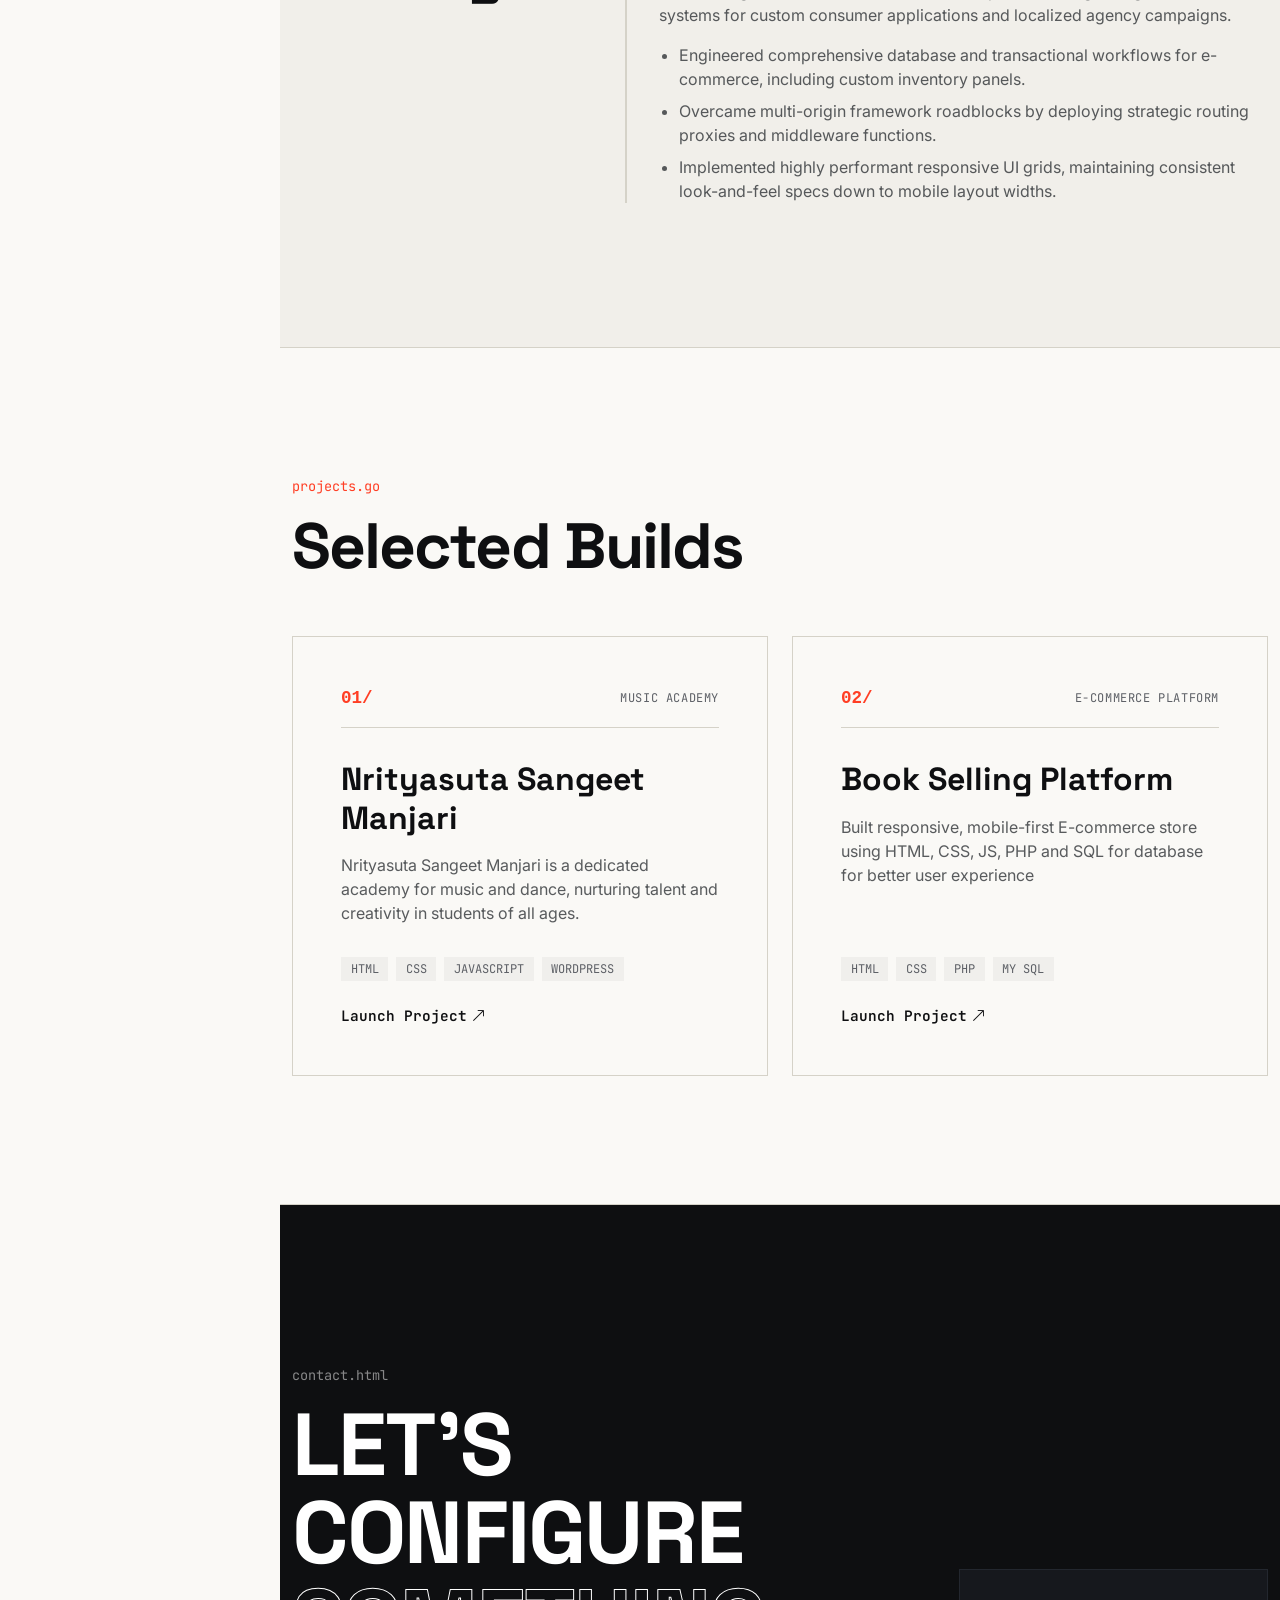
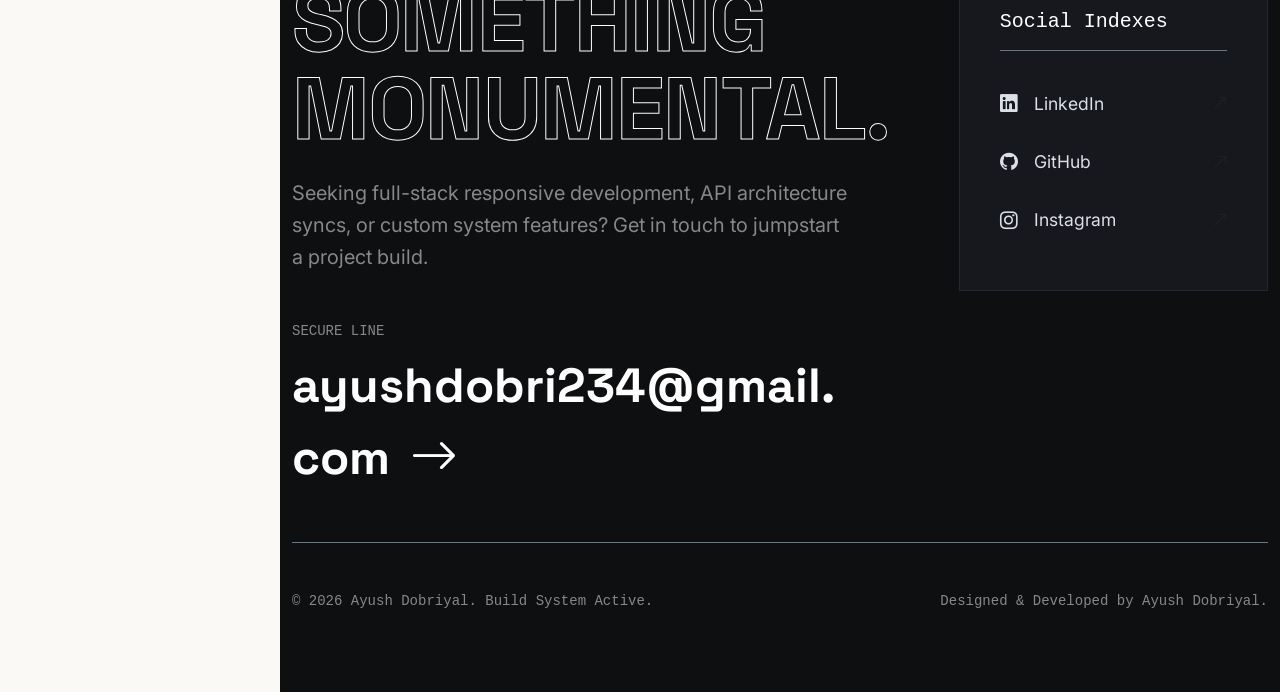
==== commit bcff7450: "made some changes and add Certificate section in the wesbite" ====
--- a/potfolio/index.html
+++ b/potfolio/index.html
@@ -49,6 +49,11 @@
                 </a>
             </li>
             <li class="nav-item">
+                <a href="#certificates" class="nav-link" data-section="certificates">
+                    <span class="file-icon text-info" style="color: #0dcaf0 !important;"></span>credentials.yaml
+                </a>
+            </li>
+            <li class="nav-item">
                 <a href="#experience" class="nav-link" data-section="experience">
                     <span class="file-icon text-danger"></span>experience.csv
                 </a>
@@ -84,12 +89,12 @@
             <li><a href="#about" class="mobile-link">About</a></li>
             <li><a href="#education" class="mobile-link">Education</a></li>
             <li><a href="#qualification" class="mobile-link">Skills</a></li>
+            <li><a href="#certificates" class="mobile-link">Certificates</a></li>
             <li><a href="#experience" class="mobile-link">Experience</a></li>
             <li><a href="#projects" class="mobile-link">Projects</a></li>
             <li><a href="#contact" class="mobile-link">Contact</a></li>
         </ul>
     </div>
-
     <!-- Main Content Area Wrapper -->
     <div class="main-content">
         
@@ -174,11 +179,11 @@
                             <div class="timeline-item scroll-reveal-stagger">
                                 <div class="timeline-marker"></div>
                                 <div class="timeline-content">
-                                    <span class="timeline-date">2022 — 2026</span>
-                                    <h3 class="timeline-title">Bachelor of Technology in Computer Science</h3>
-                                    <h4 class="timeline-institution text-muted">[Your University / College Name]</h4>
+                                    <span class="timeline-date">2023 - 2027</span>
+                                    <h3 class="timeline-title">Bachelor of Computer Application</h3>
+                                    <h4 class="timeline-institution text-muted">Indira Gandhi National Open University</h4>
                                     <p class="timeline-body text-muted mt-2">
-                                        Specialized in Software Engineering and Advanced Web Architectures. Deep dive into Algorithm design, Data Structures, and Database Management Systems. Built modern frontend templates as primary core project benchmarks.
+                                    Currently pursuing BCA with specialization in software development and web technologies. Strong interest in programming, database systems, and problem-solving, with hands-on academic and freelance project experience.    
                                     </p>
                                 </div>
                             </div>
@@ -186,15 +191,118 @@
                             <div class="timeline-item scroll-reveal-stagger">
                                 <div class="timeline-marker"></div>
                                 <div class="timeline-content">
-                                    <span class="timeline-date">2020 — 2022</span>
+                                    <span class="timeline-date">2022 — 2025</span>
+                                    <h3 class="timeline-title">Master Diploma In Computer Engineering</h3>
+                                    <h4 class="timeline-institution text-muted">Indian Institute of Computer Science</h4>
+                                    <p class="timeline-body text-muted mt-2">
+                                        Completed Master Diploma in Computer Engineering from IICS with focus on software development and IT skills.                                       </p>
+                                </div>
+                            </div>
+
+                            <!--Timeline Item 3-->
+                            <div class="timeline-item scroll-reveal-stagger">
+                                <div class="timeline-marker"></div>
+                                <div class="timeline-content">
+                                    <span class="timeline-date">2021 — 2022</span>
                                     <h3 class="timeline-title">Senior Secondary Education (XII)</h3>
-                                    <h4 class="timeline-institution text-muted">[Your High School Name]</h4>
+                                    <h4 class="timeline-institution text-muted">Govt. Boys Senior Secondary School
+</h4>
                                     <p class="timeline-body text-muted mt-2">
-                                        Focused on Physics, Chemistry, and Mathematics with advanced coursework in Computer Science fundamentals.
+                                        Completed 12th grade with focus on Accounts, Economics, and Mathematics. Developed foundation in logical thinking and problem-solving.
                                     </p>
                                 </div>
                             </div>
-                        </div>
+
+                                <!--Timeline Item 4-->
+
+                            <div class="timeline-item scroll-reveal-stagger">
+                                <div class="timeline-marker"></div>
+                                <div class="timeline-content">
+                                    <span class="timeline-date">2019 — 2020</span>
+                                    <h3 class="timeline-title"> Secondary Education (X)</h3>
+                                    <h4 class="timeline-institution text-muted">Govt. Boys Senior Secondary School
+</h4>
+                                    <p class="timeline-body text-muted mt-2">
+                                        Completed 10th grade with distinction. Developed interest in programming and web technologies during this period.
+                                    </p>
+                                </div>
+                            </div>
+
+                        </div>
+                    </div>
+                </div>
+            </div>
+        </section>
+
+        <!-- CERTIFICATES SECTION -->
+        <section id="certificates" class="portfolio-section scroll-reveal">
+            <div class="container">
+                <div class="row">
+                    <div class="col-lg-4 mb-4 mb-lg-0">
+                        <div class="section-eyebrow">credentials.yaml</div>
+                        <h2 class="section-heading">Certifications &amp; Licenses</h2>
+                    </div>
+                    <div class="col-lg-8">
+                        <p class="body-text text-muted mb-5">
+                            Verified professional validations and technical training records proving architecture competencies.
+                        </p>
+                        
+                        <div class="row g-4">
+                            <!-- Certificate 1 -->
+                            <div class="col-md-6 scroll-reveal-stagger">
+                                <div class="skill-card h-100 d-flex flex-column justify-content-between p-4" style="border: 1px solid var(--bs-border-color-translucent); background: rgba(255,255,255,0.02); transition: transform 0.3s ease;">
+                                    <div>
+                                        <div class="d-flex align-items-center justify-content-between mb-3">
+                                            <span class="font-monospace text-uppercase small text-info" style="letter-spacing: 1px;">Frontend Stack</span>
+                                            <i class="bi bi-patch-check-fill text-info fs-5"></i>
+                                        </div>
+                                        <h3 class="h5 font-monospace mb-2">Data Structures and OOP with C++ : CS104, CS105 Masterclass</h3>
+                                        <p class="text-muted small mb-3">Issued by Udemy. Demonstrated expertise in developing, deploying, and debugging cloud-based applications using AWS.</p>
+                                    </div>
+                                    <div class="pt-3 border-top border-light-subtle d-flex justify-content-between align-items-center">
+                                        <span class="font-monospace text-muted small">Credential ID: UC-619cf0b6-7588-43f1-838e-10b8a4e4a539</span>
+                                        <a href="https://www.udemy.com/certificate/UC-e5f4a326-cbd6-44e4-b934-35be06276811/" class="text-decoration-none font-monospace small">View Link <i class="bi bi-arrow-up-right ms-1"></i></a>
+                                    </div>
+                                </div>
+                            </div>
+
+                            <!-- Certificate 2 -->
+                            <div class="col-md-6 scroll-reveal-stagger">
+                                <div class="skill-card h-100 d-flex flex-column justify-content-between p-4" style="border: 1px solid var(--bs-border-color-translucent); background: rgba(255,255,255,0.02); transition: transform 0.3s ease;">
+                                    <div>
+                                        <div class="d-flex align-items-center justify-content-between mb-3">
+                                            <span class="font-monospace text-uppercase small text-success" style="letter-spacing: 1px;">Database &amp; APIs</span>
+                                            <i class="bi bi-patch-check-fill text-success fs-5"></i>
+                                        </div>
+                                        <h3 class="h5 font-monospace mb-2">JavaScript, Bootstrap, & PHP - Certification for Beginners</h3>
+                                        <p class="text-muted small mb-3">Issued by Udemy. Mastered JavaScript fundamentals including OOP, functional programming, and complex data structures</p>
+                                    </div>
+                                    <div class="pt-3 border-top border-light-subtle d-flex justify-content-between align-items-center">
+                                        <span class="font-monospace text-muted small">Credential ID: UC-e5f4a326-cbd6-44e4-b934-35be06276811</span>
+                                        <a href="https://www.udemy.com/certificate/UC-e5f4a326-cbd6-44e4-b934-35be06276811/" class="text-decoration-none font-monospace small ">View Link <i class="bi bi-arrow-up-right ms-1"></i></a>
+                                    </div>
+                                </div>
+                            </div>
+
+                            <!-- CERTIFICATE 3 -->
+                            <div class="col-md-6 scroll-reveal-stagger">
+                                <div class="skill-card h-100 d-flex flex-column justify-content-between p-4" style="border: 1px solid var(--bs-border-color-translucent); background: rgba(255,255,255,0.02); transition: transform 0.3s ease;">
+                                    <div>
+                                        <div class="d-flex align-items-center justify-content-between mb-3">
+                                            <span class="font-monospace text-uppercase small text-info" style="letter-spacing: 1px;">Frontend Stack</span>
+                                            <i class="bi bi-patch-check-fill text-info fs-5"></i>
+                                        </div>
+                                        <h3 class="h5 font-monospace mb-2">Naukri Campus Young Turks</h3>
+                                        <p class="text-muted small mb-3">Issued by Naukri Campus. Participate in Competetive quize for learning.</p>
+                                    </div>
+                                    <div class="pt-3 border-top border-light-subtle d-flex justify-content-between align-items-center">
+                                        <span class="font-monospace text-muted small">Credential ID: 6707ea86e3b9a668e0ffd71e</span>
+                                        <a href="https://www.naukri.com/campus/certificates/young_turks_round_1_participation/v0/6707ea86e3b9a668e0ffd71e?utm_source=certificate&utm_medium=copy&utm_campaign=6707ea86e3b9a668e0ffd71egit " class="text-decoration-none font-monospace small">View Link <i class="bi bi-arrow-up-right ms-1"></i></a>
+                                    </div>
+                                </div>
+                            </div>
+                        </div>
+
                     </div>
                 </div>
             </div>
@@ -384,12 +492,12 @@
                                 <span class="project-tag">PHP</span>
                                 <span class="project-tag">MY SQL</span>
                             </div>
-                            <a href="#" class="project-action-link">Launch Project <i class="bi bi-arrow-up-right ms-1"></i></a>
+                            <a href="https://github.com/V0idB3rry/E-Commerce-Kitaabe-Web-based-book-store.git" class="project-action-link">Launch Project <i class="bi bi-arrow-up-right ms-1"></i></a>
                         </div>
                     </div>
 
                     <!-- Project 3: WanderLux -->
-                    <div class="col-md-6 scroll-reveal-stagger">
+                    <!-- <div class="col-md-6 scroll-reveal-stagger">
                         <div class="project-card">
                             <div class="project-header">
                                 <span class="project-index font-monospace">03/</span>
@@ -406,10 +514,10 @@
                             </div>
                             <a href="#" class="project-action-link">Launch Project <i class="bi bi-arrow-up-right ms-1"></i></a>
                         </div>
-                    </div>
+                    </div> -->
 
                     <!-- Project 4: Consumer Travel Booking Portal -->
-                    <div class="col-md-6 scroll-reveal-stagger">
+                    <!-- <div class="col-md-6 scroll-reveal-stagger">
                         <div class="project-card">
                             <div class="project-header">
                                 <span class="project-index font-monospace">04/</span>
@@ -426,7 +534,7 @@
                             </div>
                             <a href="#" class="project-action-link">Launch Project <i class="bi bi-arrow-up-right ms-1"></i></a>
                         </div>
-                    </div>
+                    </div> -->
 
                 </div>
             </div>
--- a/potfolio/style.css
+++ b/potfolio/style.css
@@ -109,6 +109,8 @@
     box-shadow: inset 3px 0 0 var(--accent-signal);
 }
 
+
+
 /* --- MOBILE HEADER & OVERLAY NAVIGATION --- */
 .mobile-navbar {
     background-color: #121316;
@@ -621,4 +623,9 @@
     .skill-fill {
         width: var(--final-width) !important;
     }
-}+}
+
+
+#certificates a{
+    color: var(--accent-signal)
+}
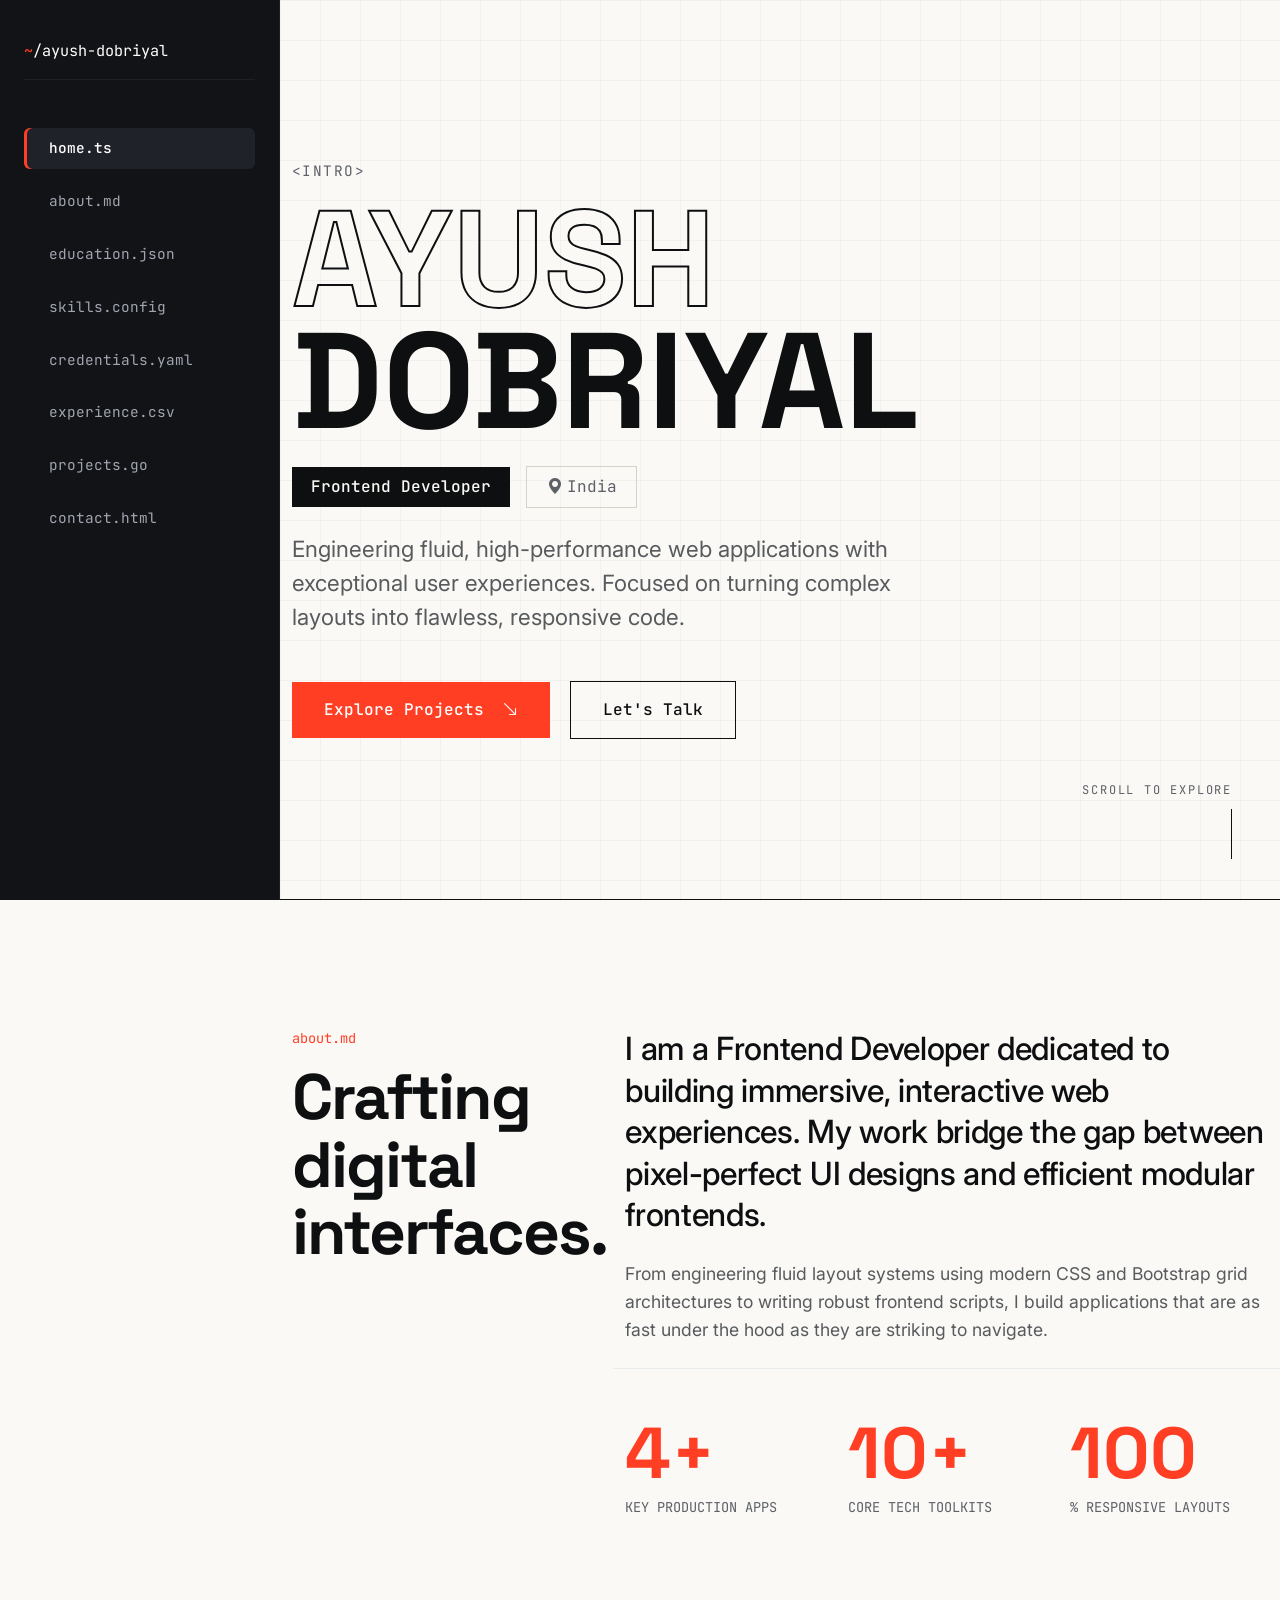
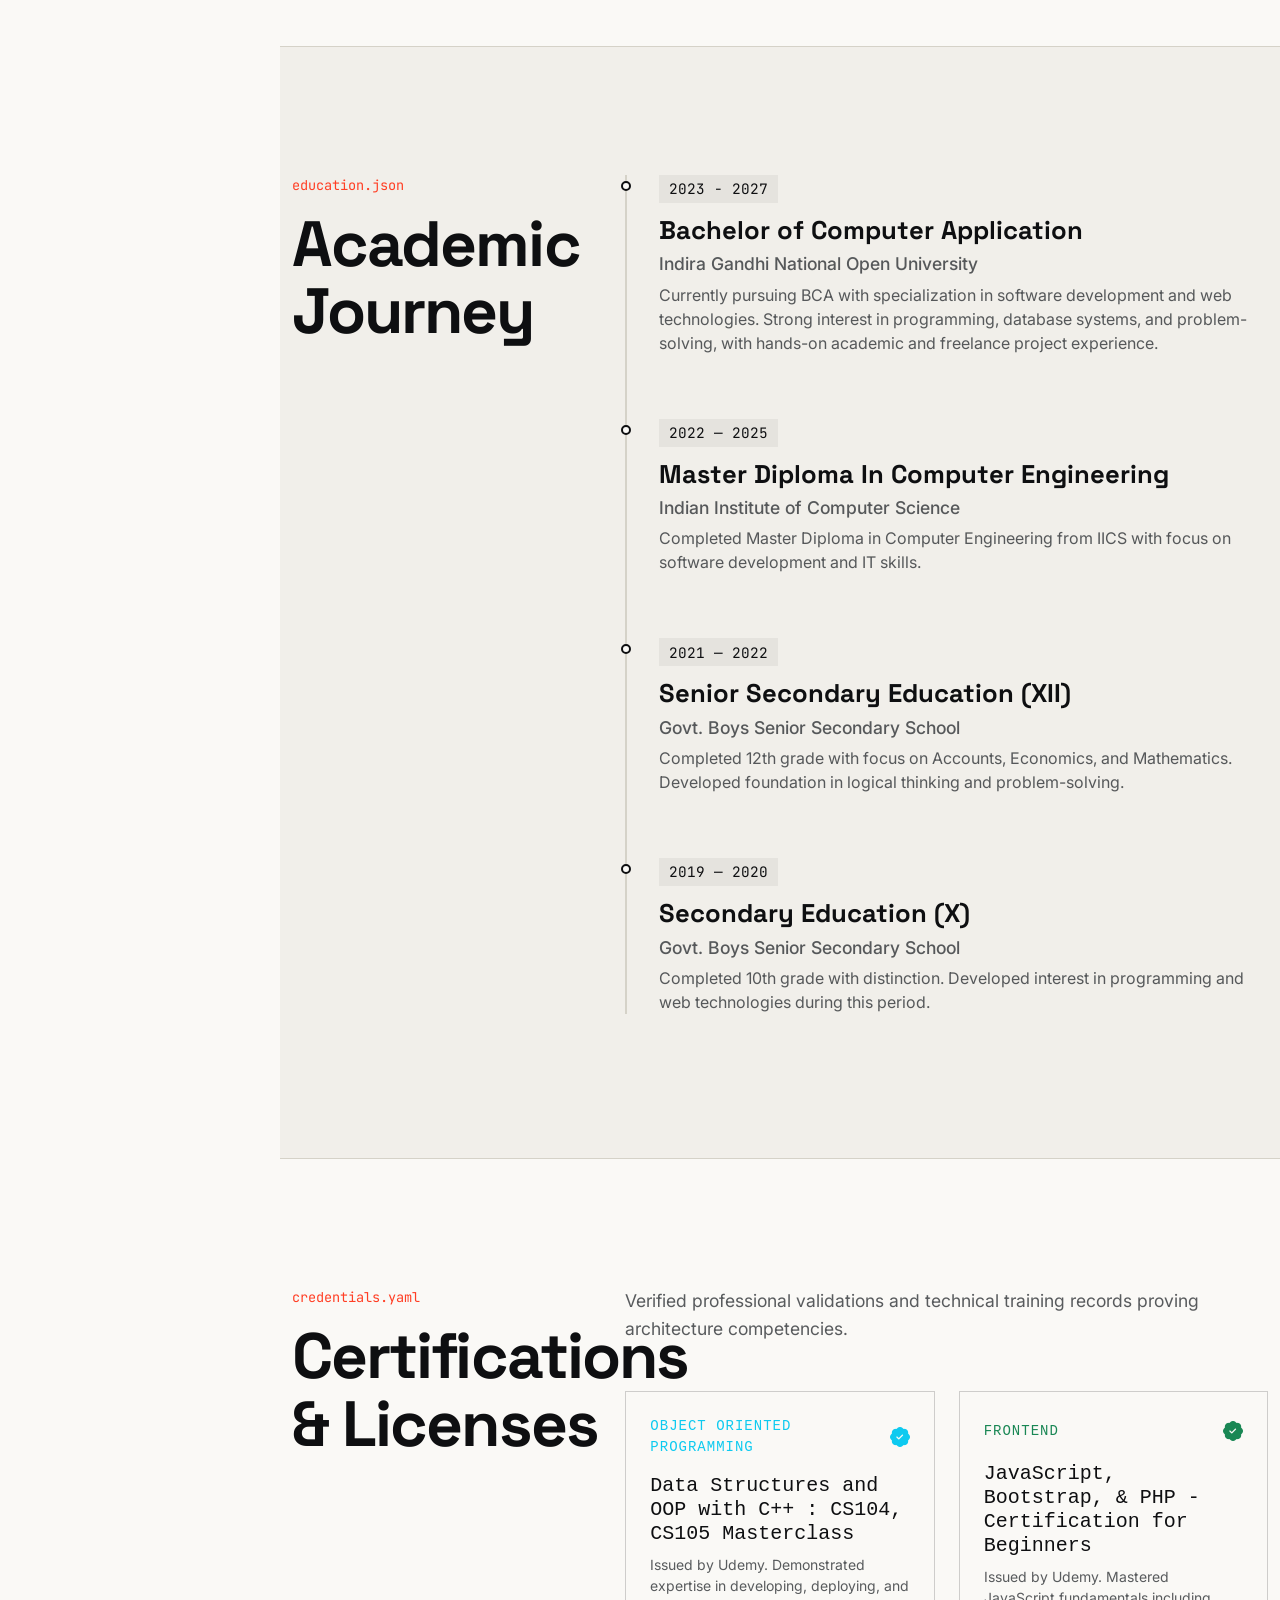
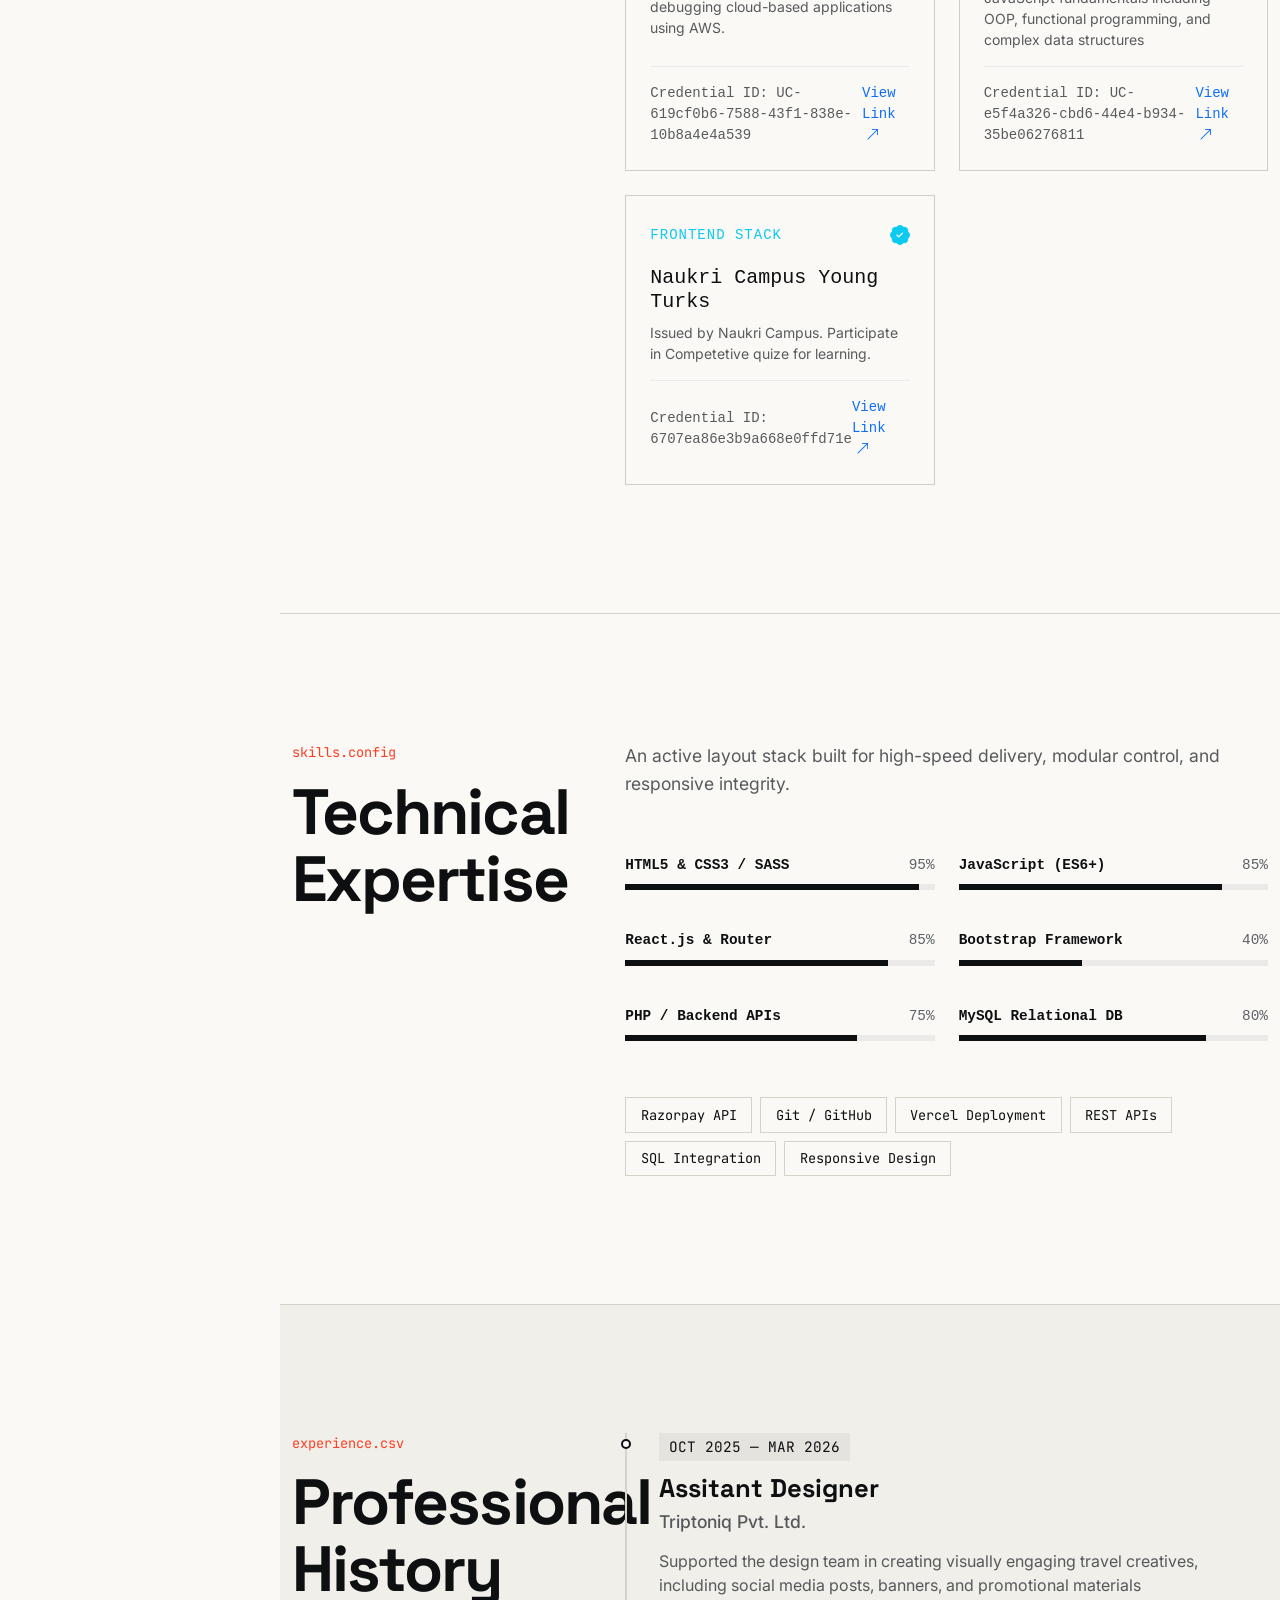
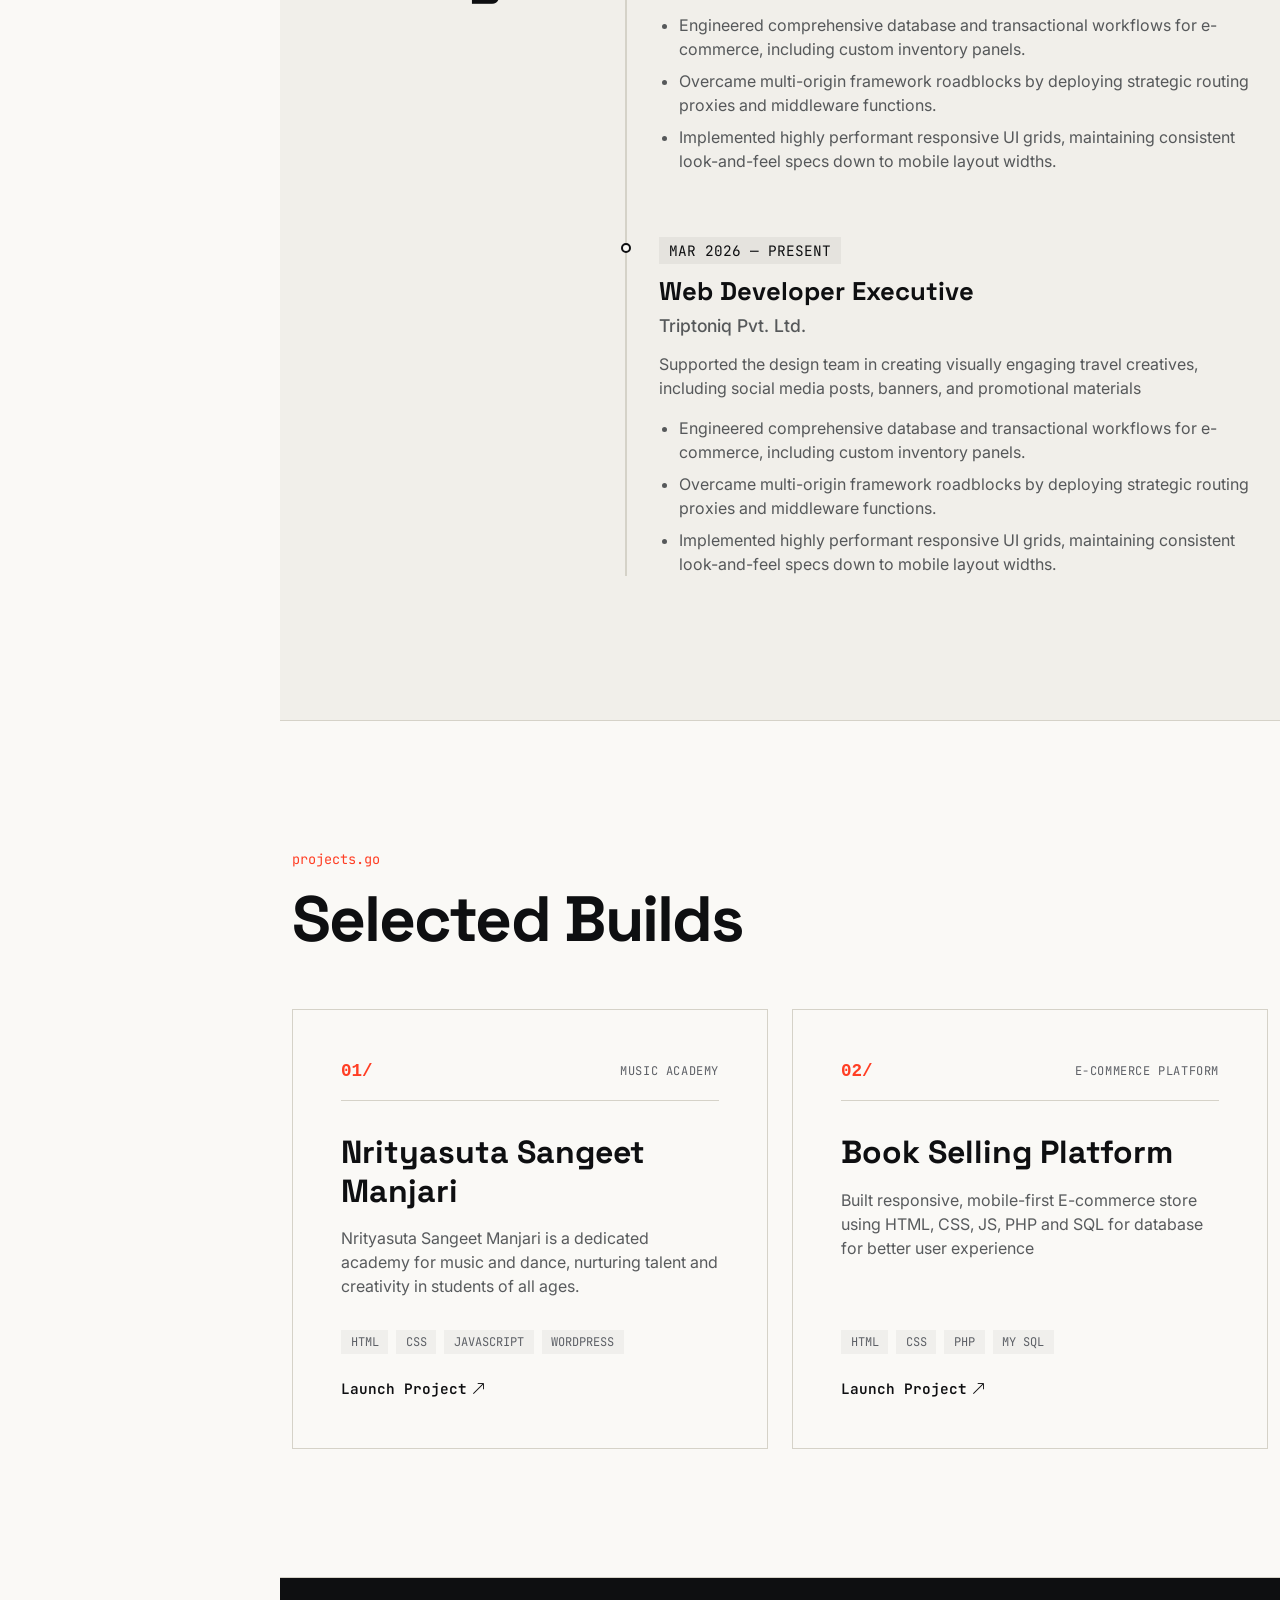
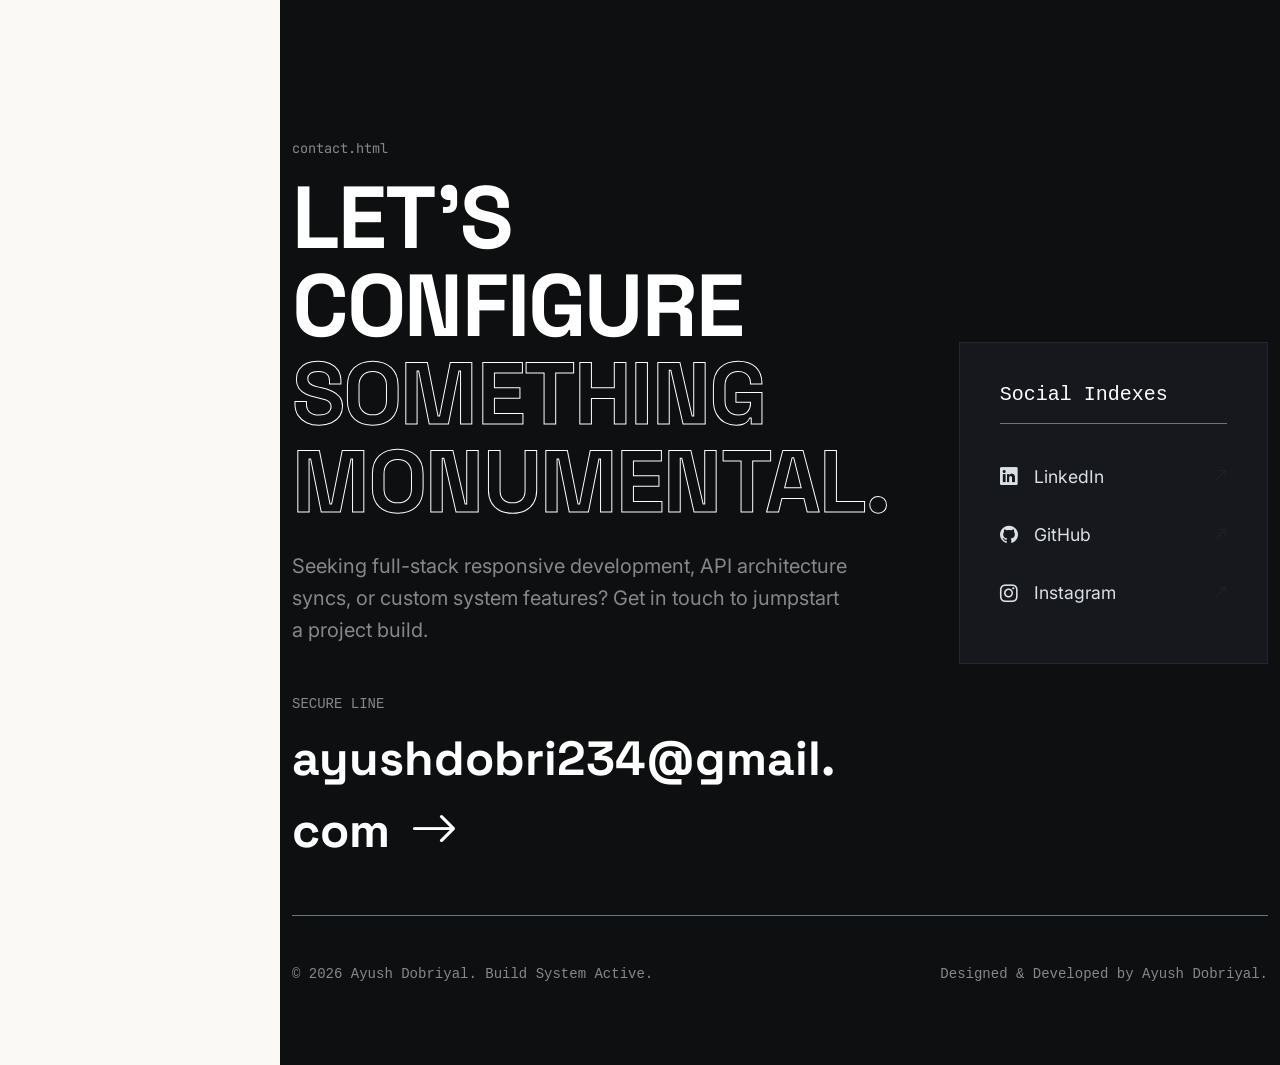
==== commit d0539a9c: "updated" ====
--- a/potfolio/index.html
+++ b/potfolio/index.html
@@ -253,7 +253,7 @@
                                 <div class="skill-card h-100 d-flex flex-column justify-content-between p-4" style="border: 1px solid var(--bs-border-color-translucent); background: rgba(255,255,255,0.02); transition: transform 0.3s ease;">
                                     <div>
                                         <div class="d-flex align-items-center justify-content-between mb-3">
-                                            <span class="font-monospace text-uppercase small text-info" style="letter-spacing: 1px;">Frontend Stack</span>
+                                            <span class="font-monospace text-uppercase small text-info" style="letter-spacing: 1px;">Object Oriented Programming</span>
                                             <i class="bi bi-patch-check-fill text-info fs-5"></i>
                                         </div>
                                         <h3 class="h5 font-monospace mb-2">Data Structures and OOP with C++ : CS104, CS105 Masterclass</h3>
@@ -271,7 +271,7 @@
                                 <div class="skill-card h-100 d-flex flex-column justify-content-between p-4" style="border: 1px solid var(--bs-border-color-translucent); background: rgba(255,255,255,0.02); transition: transform 0.3s ease;">
                                     <div>
                                         <div class="d-flex align-items-center justify-content-between mb-3">
-                                            <span class="font-monospace text-uppercase small text-success" style="letter-spacing: 1px;">Database &amp; APIs</span>
+                                            <span class="font-monospace text-uppercase small text-success" style="letter-spacing: 1px;">Frontend</span>
                                             <i class="bi bi-patch-check-fill text-success fs-5"></i>
                                         </div>
                                         <h3 class="h5 font-monospace mb-2">JavaScript, Bootstrap, & PHP - Certification for Beginners</h3>
@@ -339,10 +339,10 @@
                                 <div class="skill-card">
                                     <div class="d-flex justify-content-between align-items-center mb-2">
                                         <span class="skill-name font-monospace">JavaScript (ES6+)</span>
-                                        <span class="skill-percentage font-monospace">90%</span>
+                                        <span class="skill-percentage font-monospace">85%</span>
                                     </div>
                                     <div class="skill-track">
-                                        <div class="skill-fill" data-width="90%"></div>
+                                        <div class="skill-fill" data-width="85%"></div>
                                     </div>
                                 </div>
                             </div>
@@ -363,10 +363,10 @@
                                 <div class="skill-card">
                                     <div class="d-flex justify-content-between align-items-center mb-2">
                                         <span class="skill-name font-monospace">Bootstrap Framework</span>
-                                        <span class="skill-percentage font-monospace">95%</span>
+                                        <span class="skill-percentage font-monospace">40%</span>
                                     </div>
                                     <div class="skill-track">
-                                        <div class="skill-fill" data-width="95%"></div>
+                                        <div class="skill-fill" data-width="40%"></div>
                                     </div>
                                 </div>
                             </div>
@@ -423,11 +423,32 @@
                             <div class="timeline-item scroll-reveal-stagger">
                                 <div class="timeline-marker"></div>
                                 <div class="timeline-content">
-                                    <span class="timeline-date">2024 — Present</span>
-                                    <h3 class="timeline-title">Independent Frontend Engineer & Solutions Developer</h3>
-                                    <h4 class="timeline-institution text-muted">Freelance / Custom Full-Stack Solutions</h4>
+                                    <span class="timeline-date">OCT 2025 — MAR 2026</span>
+                                    <h3 class="timeline-title">Assitant Designer</h3>
+                                    <h4 class="timeline-institution text-muted">Triptoniq Pvt. Ltd.</h4>
                                     <p class="timeline-body text-muted mt-3">
-                                        Architecting end-to-end frontend interfaces paired with lightweight backend systems for custom consumer applications and localized agency campaigns.
+                                        Supported the design team in creating visually engaging
+                                        travel creatives, including social media posts, banners,
+                                        and promotional materials
+                                    </p>
+                                    <ul class="experience-list text-muted mt-3">
+                                        <li>Engineered comprehensive database and transactional workflows for e-commerce, including custom inventory panels.</li>
+                                        <li>Overcame multi-origin framework roadblocks by deploying strategic routing proxies and middleware functions.</li>
+                                        <li>Implemented highly performant responsive UI grids, maintaining consistent look-and-feel specs down to mobile layout widths.</li>
+                                    </ul>
+                                </div>
+                            </div>
+
+                            <div class="timeline-item scroll-reveal-stagger">
+                                <div class="timeline-marker"></div>
+                                <div class="timeline-content">
+                                    <span class="timeline-date">MAR 2026 — PRESENT</span>
+                                    <h3 class="timeline-title">Web Developer Executive</h3>
+                                    <h4 class="timeline-institution text-muted">Triptoniq Pvt. Ltd.</h4>
+                                    <p class="timeline-body text-muted mt-3">
+                                        Supported the design team in creating visually engaging
+                                        travel creatives, including social media posts, banners,
+                                        and promotional materials
                                     </p>
                                     <ul class="experience-list text-muted mt-3">
                                         <li>Engineered comprehensive database and transactional workflows for e-commerce, including custom inventory panels.</li>
@@ -495,51 +516,9 @@
                             <a href="https://github.com/V0idB3rry/E-Commerce-Kitaabe-Web-based-book-store.git" class="project-action-link">Launch Project <i class="bi bi-arrow-up-right ms-1"></i></a>
                         </div>
                     </div>
-
-                    <!-- Project 3: WanderLux -->
-                    <!-- <div class="col-md-6 scroll-reveal-stagger">
-                        <div class="project-card">
-                            <div class="project-header">
-                                <span class="project-index font-monospace">03/</span>
-                                <span class="project-category text-uppercase">Bespoke Travel Agency Showcase</span>
-                            </div>
-                            <h3 class="project-title">WanderLux</h3>
-                            <p class="project-description text-muted">
-                                An editorial, premium corporate presentation landing application engineered for elite luxury travel tours, emphasizing massive typography and scroll-driven content reveals.
-                            </p>
-                            <div class="project-tags mb-4">
-                                <span class="project-tag">HTML5 Canvas</span>
-                                <span class="project-tag">CSS Grid</span>
-                                <span class="project-tag">Vanilla JS</span>
-                            </div>
-                            <a href="#" class="project-action-link">Launch Project <i class="bi bi-arrow-up-right ms-1"></i></a>
-                        </div>
-                    </div> -->
-
-                    <!-- Project 4: Consumer Travel Booking Portal -->
-                    <!-- <div class="col-md-6 scroll-reveal-stagger">
-                        <div class="project-card">
-                            <div class="project-header">
-                                <span class="project-index font-monospace">04/</span>
-                                <span class="project-category text-uppercase">Booking Interface Variant</span>
-                            </div>
-                            <h3 class="project-title">Travel Portal Core</h3>
-                            <p class="project-description text-muted">
-                                A vibrant, functional high-conversion booking workflow application modeled closely around real-world scalable travel enterprise services.
-                            </p>
-                            <div class="project-tags mb-4">
-                                <span class="project-tag">HTML5</span>
-                                <span class="project-tag">CSS Custom Prop</span>
-                                <span class="project-tag">Bootstrap 5</span>
-                            </div>
-                            <a href="#" class="project-action-link">Launch Project <i class="bi bi-arrow-up-right ms-1"></i></a>
-                        </div>
-                    </div> -->
-
-                </div>
-            </div>
-        </section>
-
+                </div>
+            </div>
+        </section>
         <!-- CONTACT SECTION -->
         <section id="contact" class="contact-section scroll-reveal">
             <div class="container">
@@ -598,6 +577,6 @@
     <!-- Bootstrap Bundle with Popper JS -->
     <script src="https://cdn.jsdelivr.net/npm/bootstrap@5.3.3/dist/js/bootstrap.bundle.min.js"></script>
     <!-- Custom Core Javascript -->
-    <script src="script.js"></script>
+    <script src="script.js" defer></script>
 </body>
 </html>
--- a/potfolio/style.css
+++ b/potfolio/style.css
@@ -626,6 +626,110 @@
 }
 
 
-#certificates a{
+/* #certificates a{
     color: var(--accent-signal)
 }
+
+/* Container settings */
+.fan-section {
+    position: relative;
+    background-color: #0b0b0c;
+    /* Height controls how long the user scrolls to finish the layout fan-out animation */
+    height: 180vh; 
+}
+
+.fan-scroll-container {
+    position: sticky;
+    top: 0;
+    height: 100vh;
+    display: flex;
+    flex-direction: column;
+    justify-content: center;
+    align-items: center;
+    overflow: hidden;
+}
+
+/* The physical canvas boundaries matching your wireframe concept */
+.fan-viewport {
+    position: relative;
+    width: 100%;
+    max-width: 1000px;
+    height: 500px;
+    margin-top: 2rem;
+    display: flex;
+    justify-content: center;
+    align-items: flex-end;
+}
+
+/* Central origin point where all cards overlap initially */
+.fan-card-hub {
+    position: relative;
+    width: 240px;
+    height: 380px;
+    bottom: 40px;
+}
+
+/* The card base layout rules and rotational math */
+.fan-card {
+    position: absolute;
+    width: 100%;
+    height: 100%;
+    top: 0;
+    left: 0;
+    
+    /* Radial pivot anchor point at the bottom center */
+    transform-origin: 50% 120%;
+    will-change: transform;
+    
+    /* CALCULATION BREAKDOWN:
+      - Cards fan out up to 35 degrees based on their sequential index.
+      - As `--scroll-progress` changes from 0 to 1 via JS, the rotation scales out.
+    */
+    --rotation: calc(var(--card-index) * 35deg * var(--scroll-progress, 0));
+    --translation-x: calc(var(--card-index) * 110px * var(--scroll-progress, 0));
+    --translation-y: calc(Math.abs(var(--card-index)) * 25px * var(--scroll-progress, 0));
+
+    transform: translate3d(var(--translation-x), var(--translation-y), 0) rotate(var(--rotation));
+    transition: transform 0.1s linear;
+}
+
+/* Aesthetic inner card styles */
+.fan-card-inner {
+    width: 100%;
+    height: 100%;
+    background: #16161a;
+    border: 1px solid rgba(255, 255, 255, 0.12);
+    border-radius: 14px;
+    overflow: hidden;
+    box-shadow: 0 15px 35px rgba(0, 0, 0, 0.5);
+    position: relative;
+}
+
+.fan-card-inner img {
+    width: 100%;
+    height: 100%;
+    object-fit: cover;
+}
+
+/* Small contextual text overlay */
+.fan-meta {
+    position: absolute;
+    bottom: 0;
+    left: 0;
+    right: 0;
+    padding: 1.5rem 1rem 1rem;
+    background: linear-gradient(transparent, rgba(0, 0, 0, 0.9) 70%);
+    color: #fff;
+    text-align: center;
+    opacity: var(--scroll-progress, 0);
+    transition: opacity 0.3s ease;
+}
+
+/* Bring clicked or hovered cards to the very front layer */
+.fan-card:hover {
+    z-index: 50 !important;
+}
+.fan-card:hover .fan-card-inner {
+    border-color: rgba(255, 255, 255, 0.4);
+    box-shadow: 0 20px 45px rgba(0, 0, 0, 0.7);
+} */
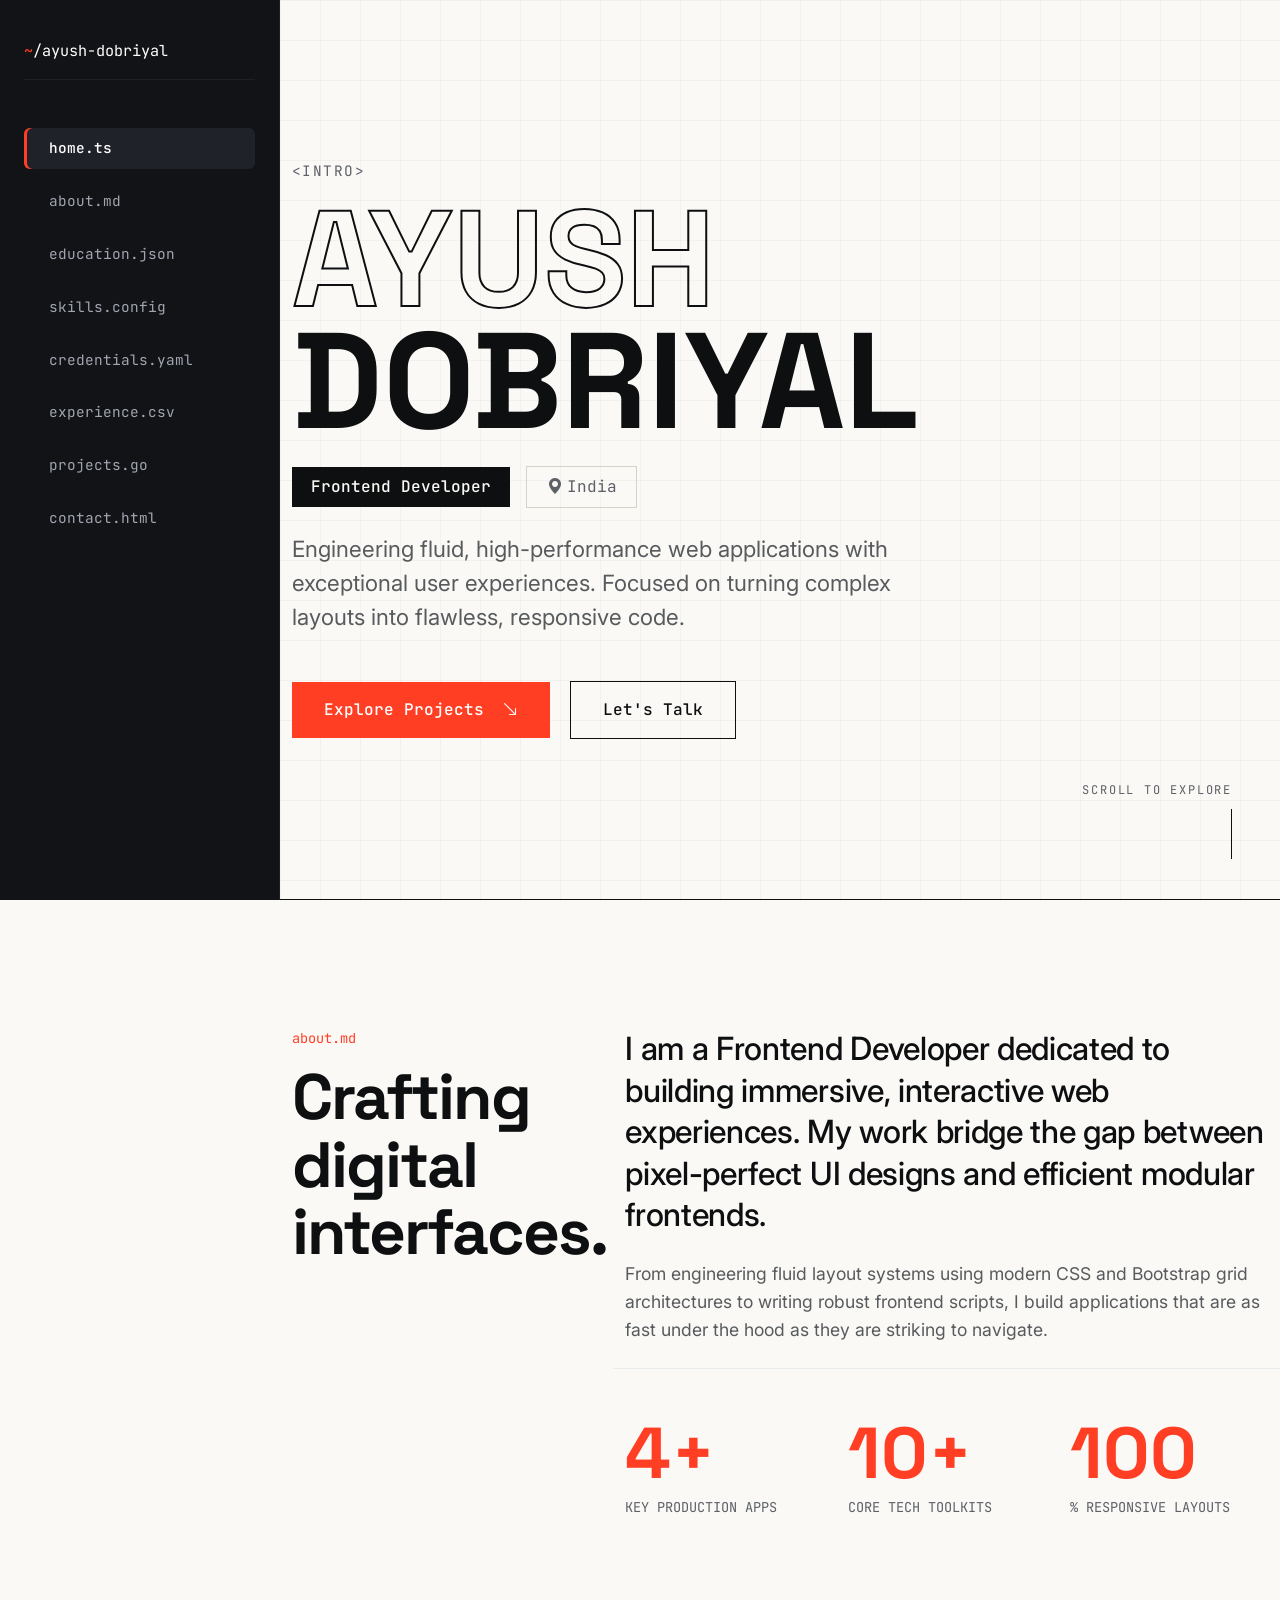
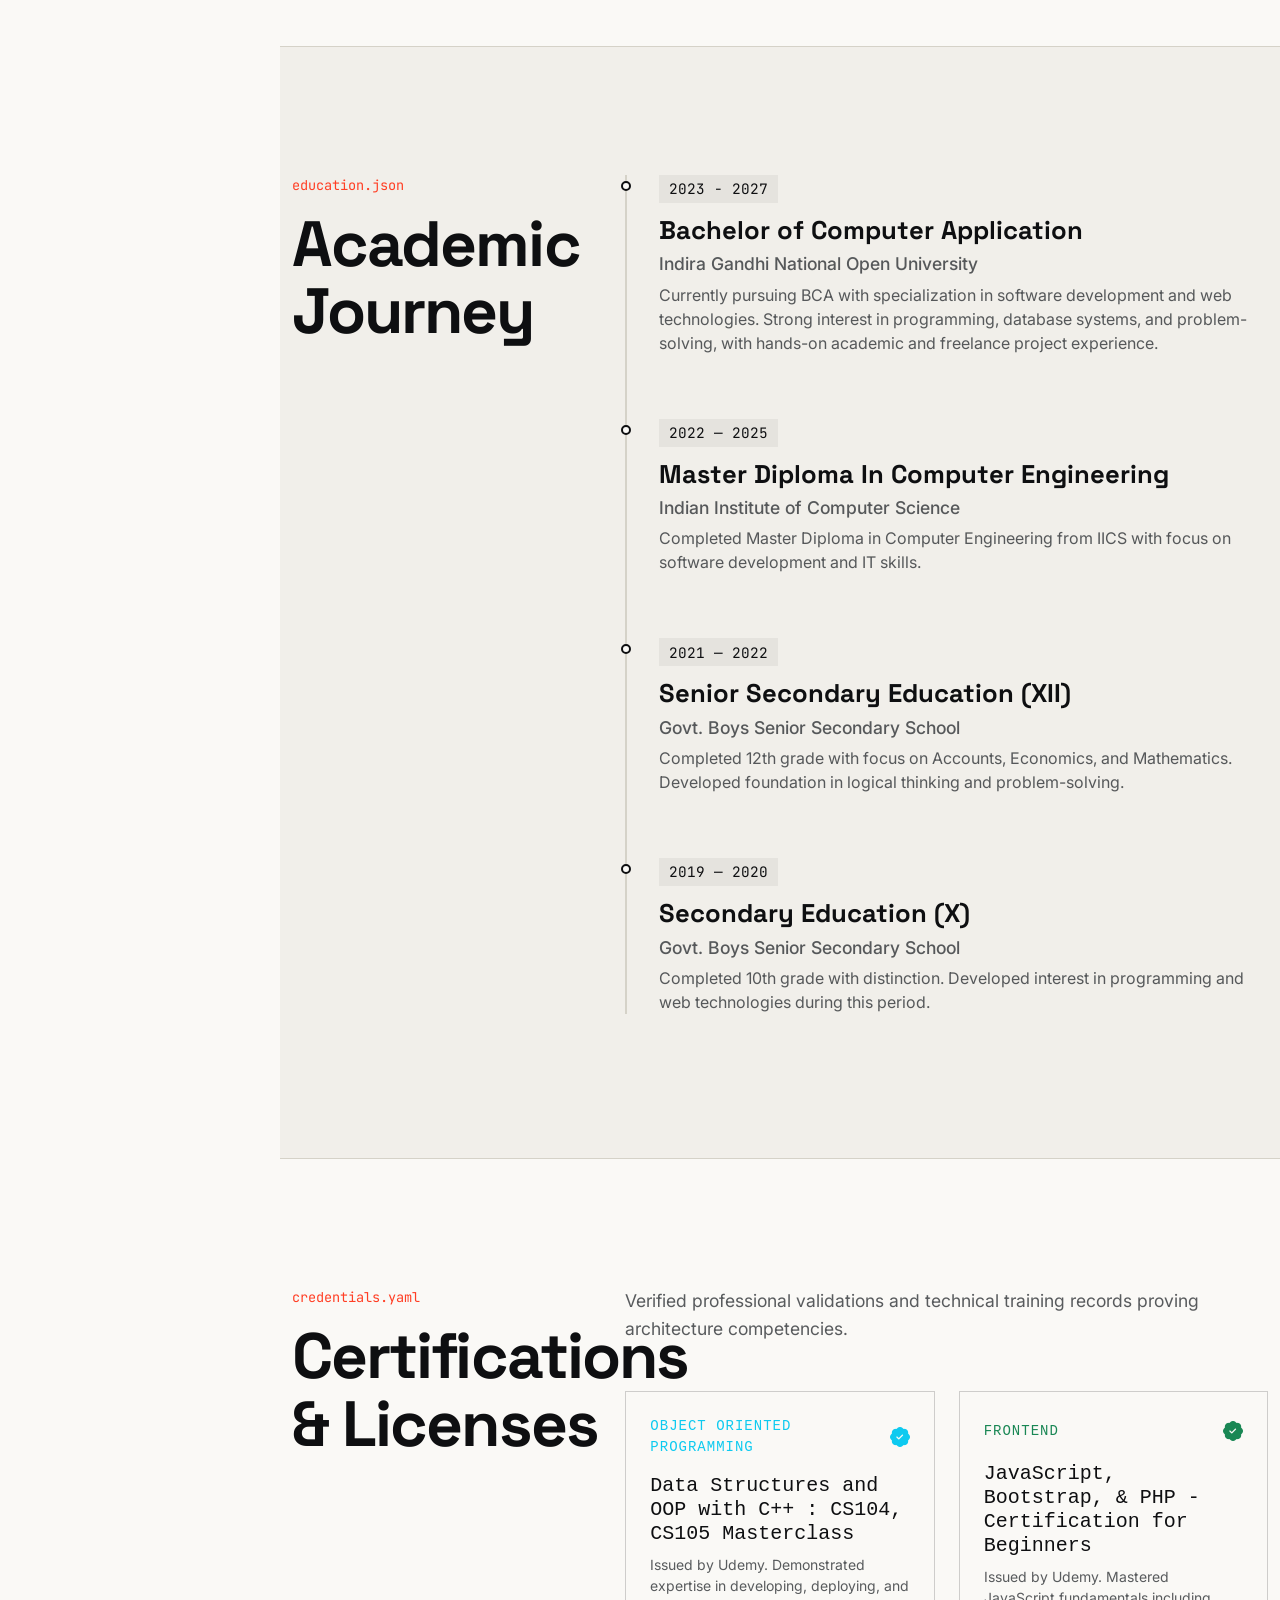
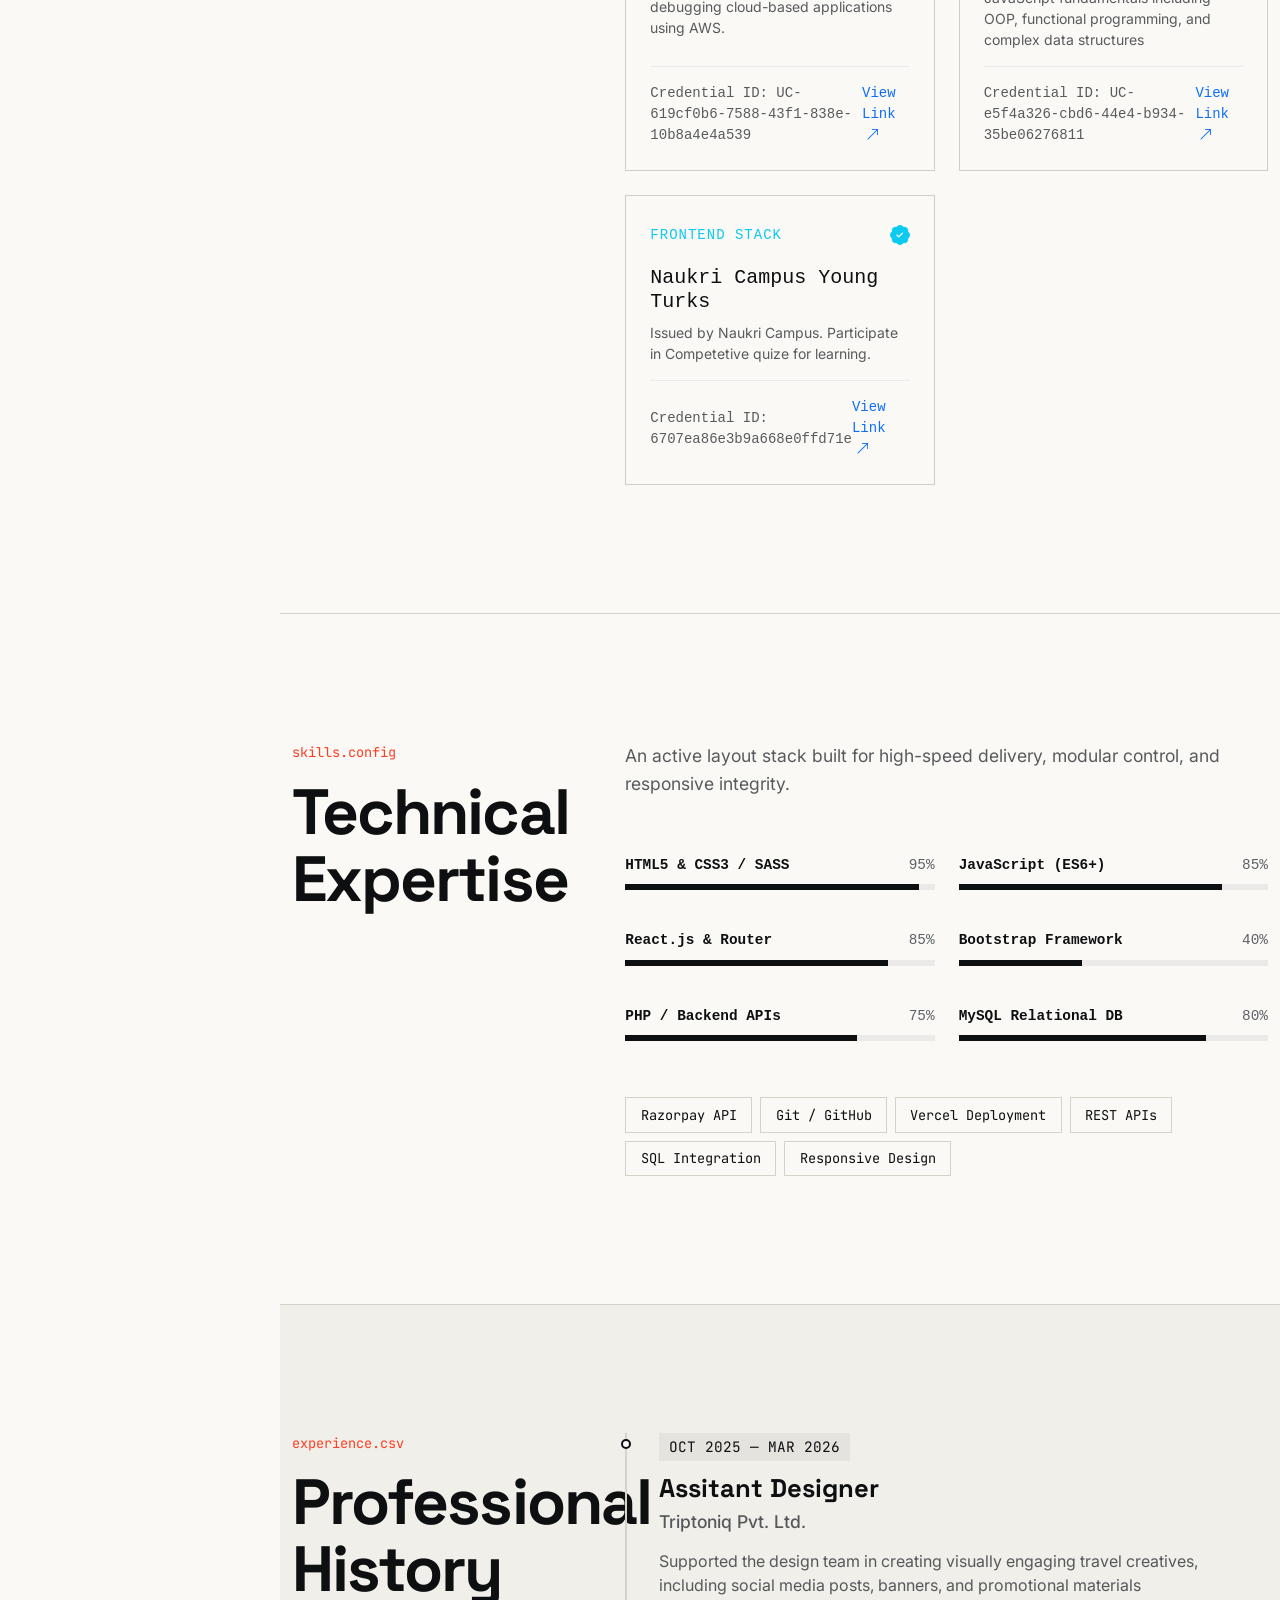
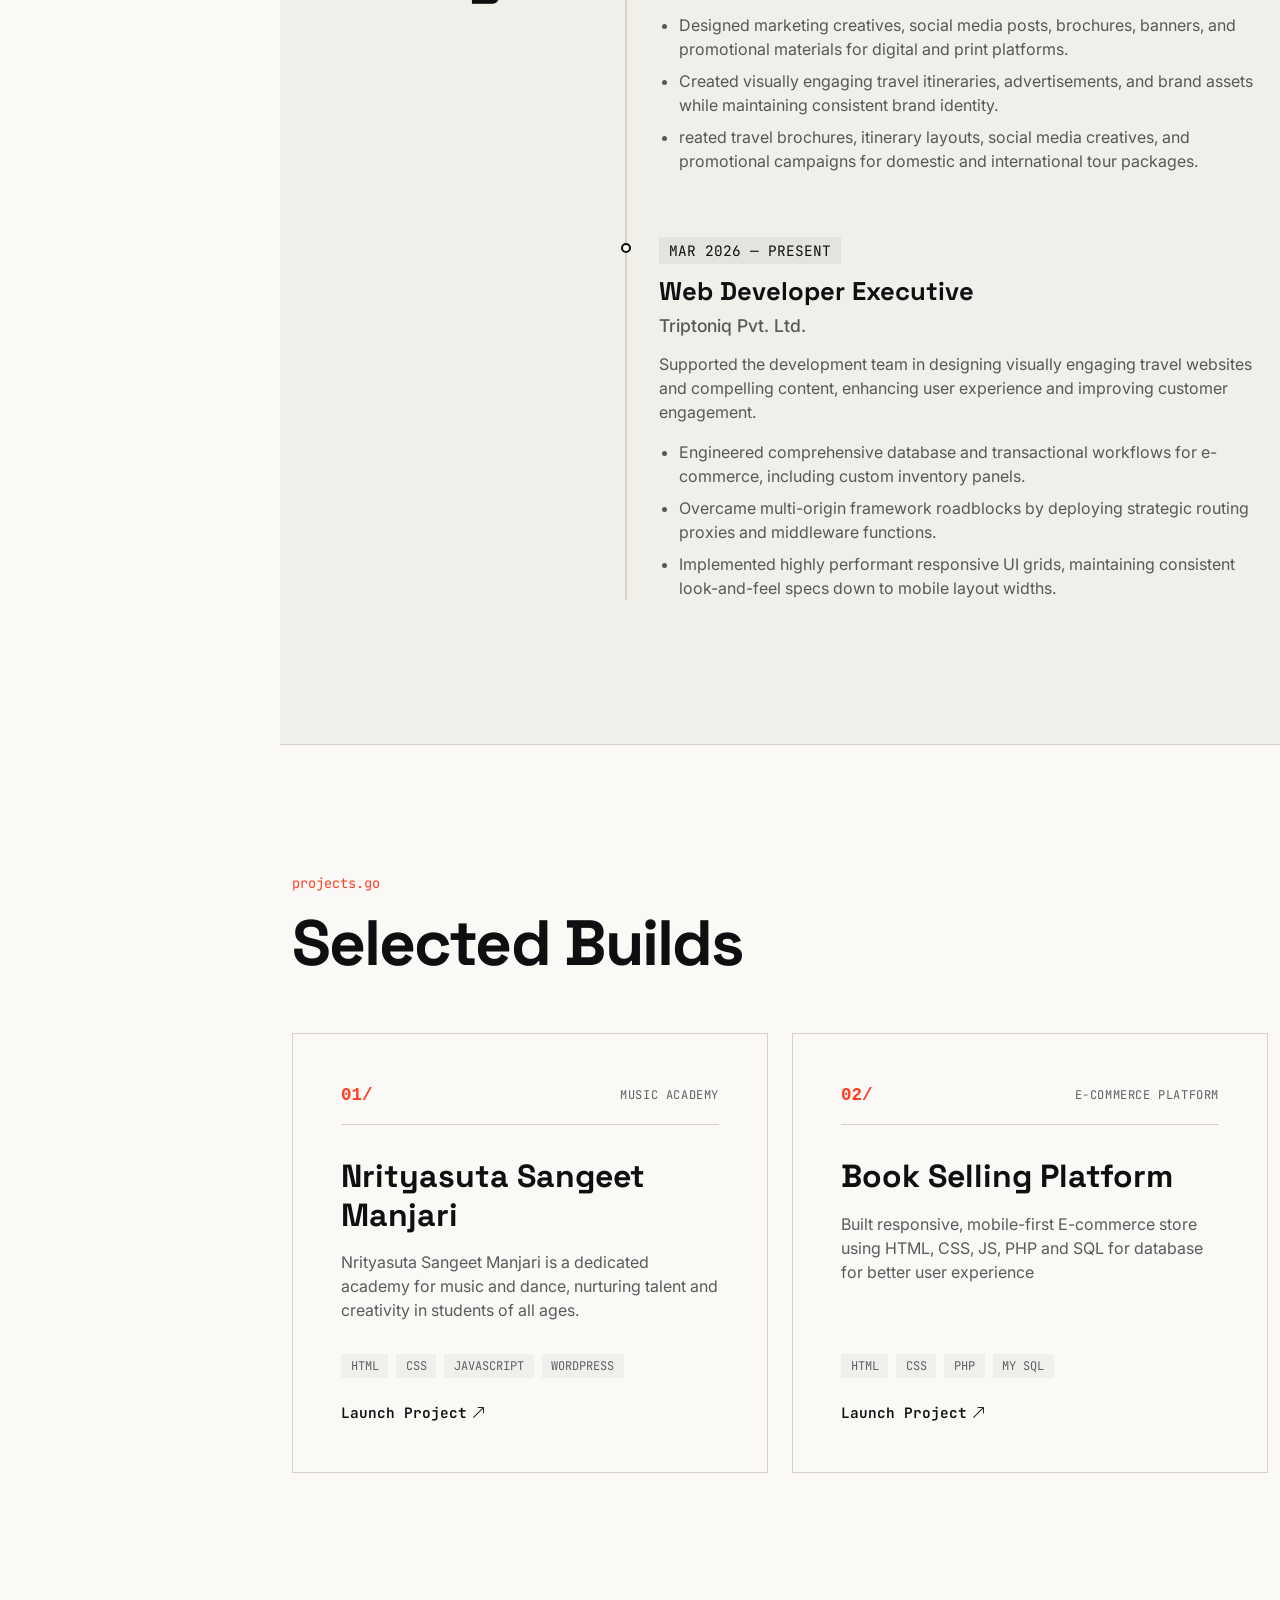
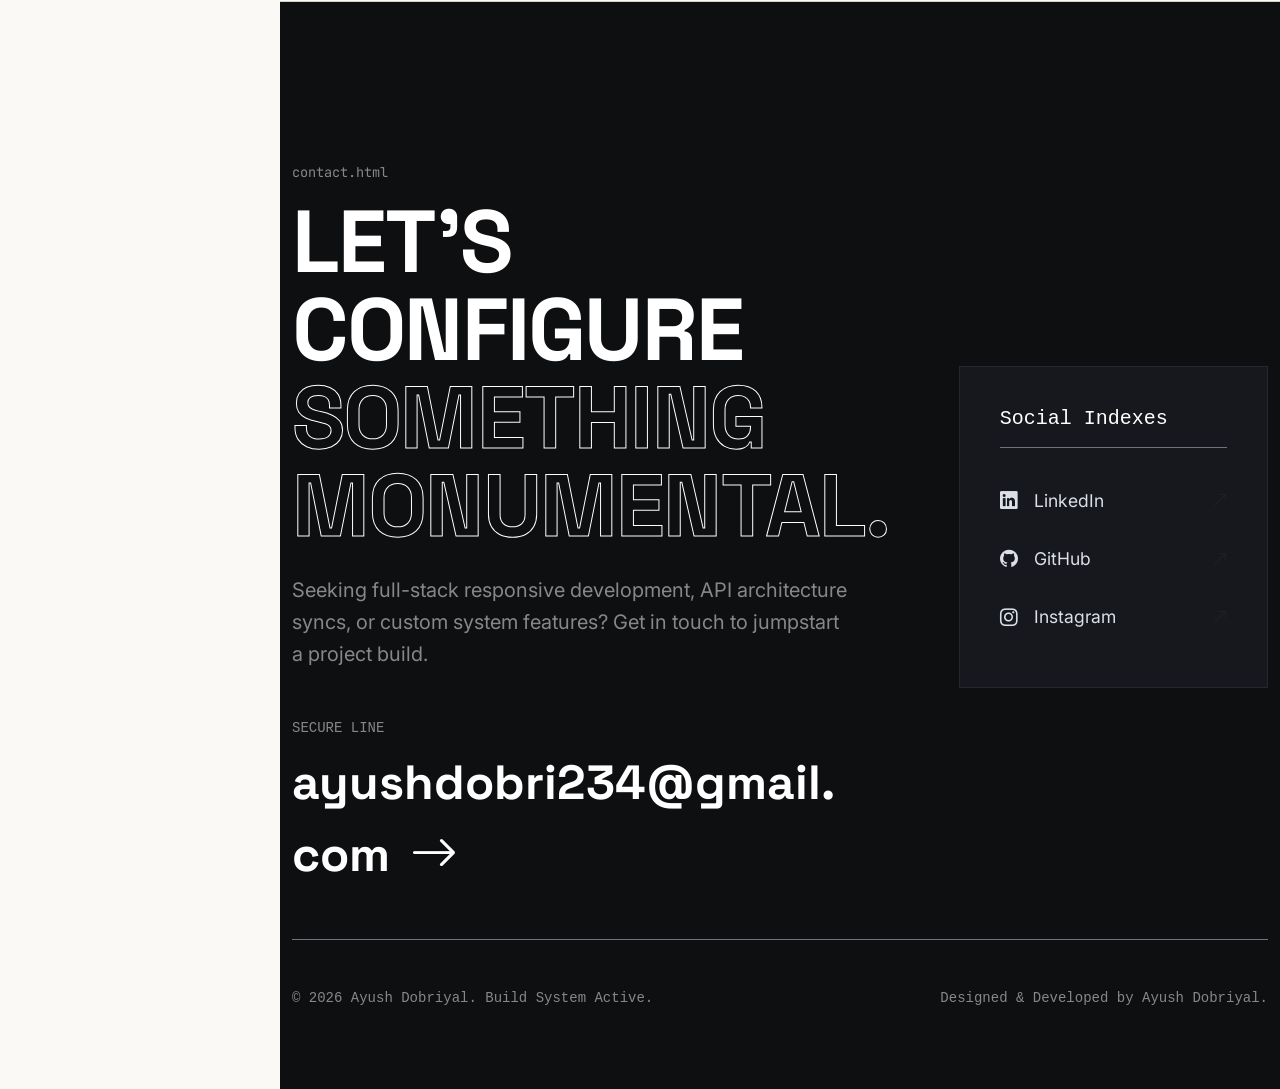
==== commit ea60dffc: "changes in html file related to content" ====
--- a/potfolio/index.html
+++ b/potfolio/index.html
@@ -432,9 +432,10 @@
                                         and promotional materials
                                     </p>
                                     <ul class="experience-list text-muted mt-3">
-                                        <li>Engineered comprehensive database and transactional workflows for e-commerce, including custom inventory panels.</li>
-                                        <li>Overcame multi-origin framework roadblocks by deploying strategic routing proxies and middleware functions.</li>
-                                        <li>Implemented highly performant responsive UI grids, maintaining consistent look-and-feel specs down to mobile layout widths.</li>
+                                        <li>Designed marketing creatives, social media posts, brochures, banners, and promotional materials for digital and print platforms.</li>
+                                        <li>Created visually engaging travel itineraries, advertisements, and brand assets while maintaining consistent brand identity.</li>
+                                        <li>reated travel brochures, itinerary layouts, social media creatives, and promotional campaigns for domestic and international tour packages.</li>
+
                                     </ul>
                                 </div>
                             </div>
@@ -446,9 +447,7 @@
                                     <h3 class="timeline-title">Web Developer Executive</h3>
                                     <h4 class="timeline-institution text-muted">Triptoniq Pvt. Ltd.</h4>
                                     <p class="timeline-body text-muted mt-3">
-                                        Supported the design team in creating visually engaging
-                                        travel creatives, including social media posts, banners,
-                                        and promotional materials
+                                    Supported the development team in designing visually engaging travel websites and compelling content, enhancing user experience and improving customer engagement.
                                     </p>
                                     <ul class="experience-list text-muted mt-3">
                                         <li>Engineered comprehensive database and transactional workflows for e-commerce, including custom inventory panels.</li>
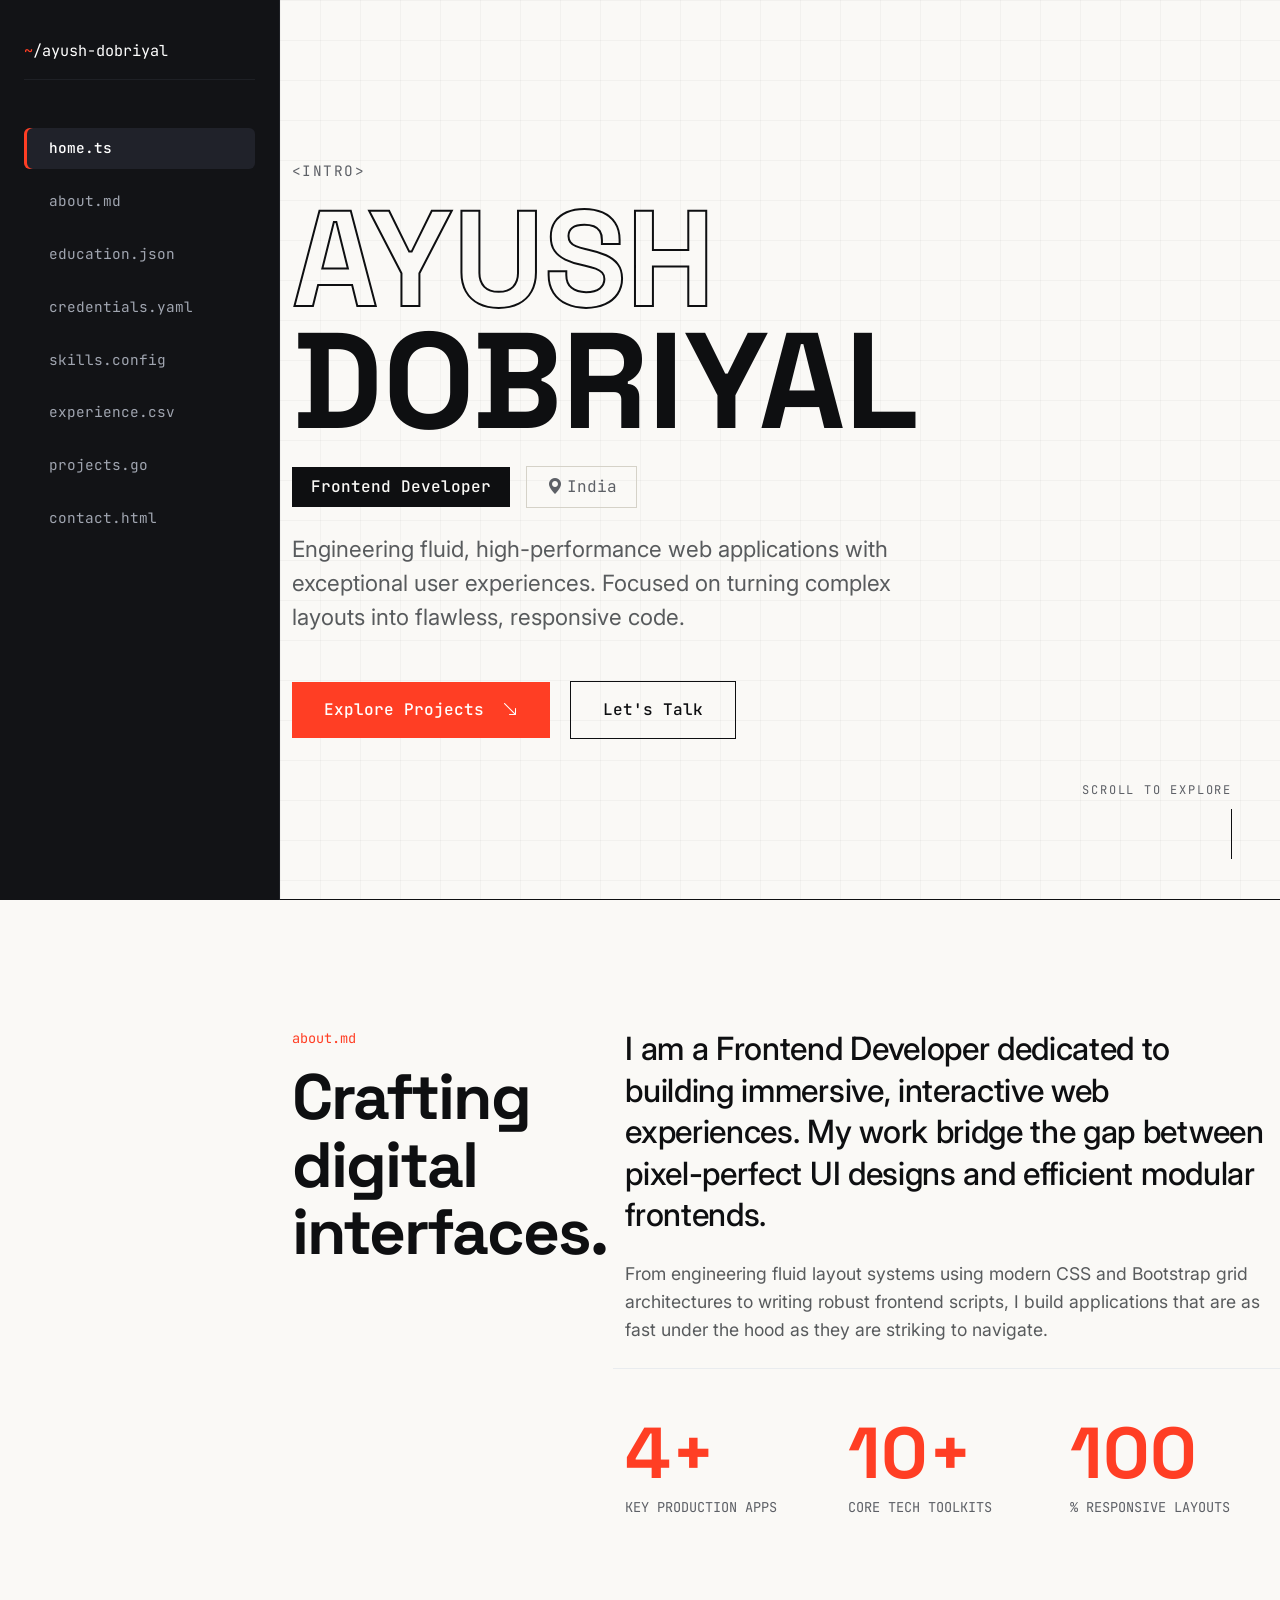
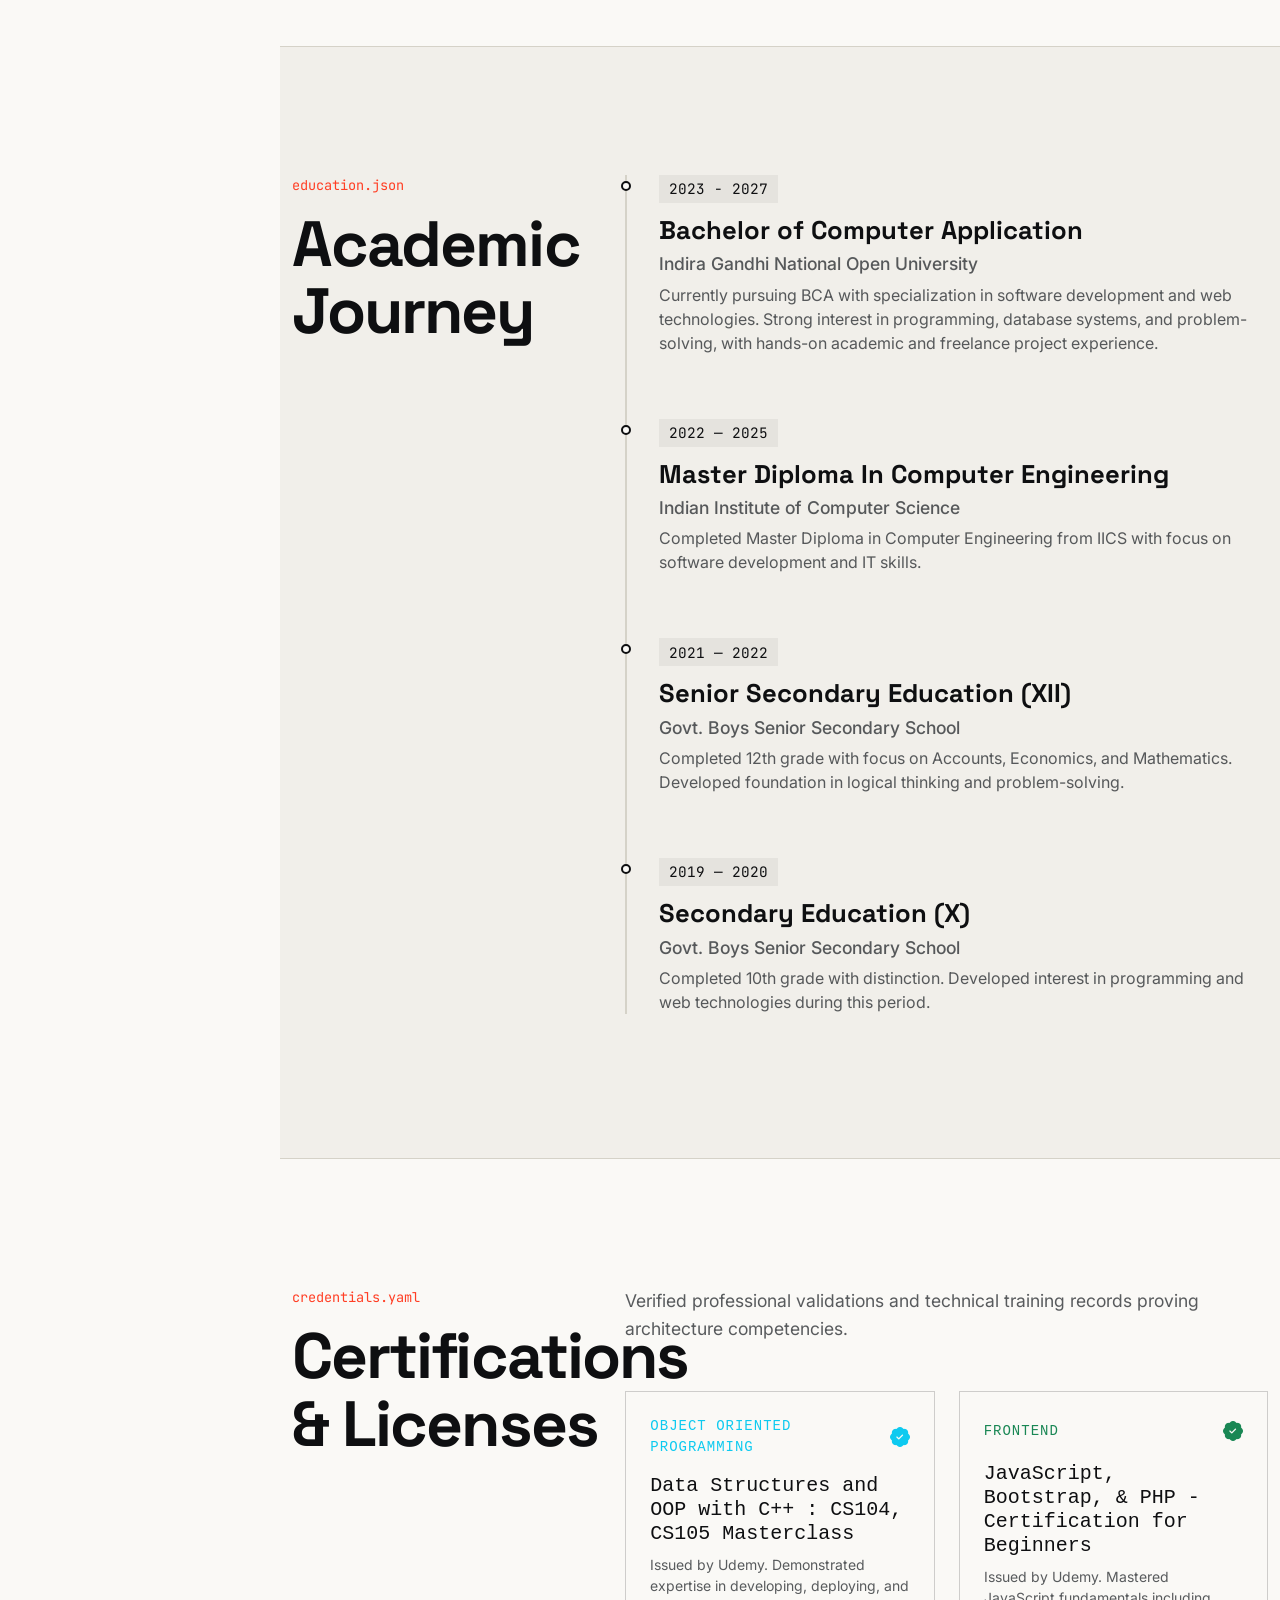
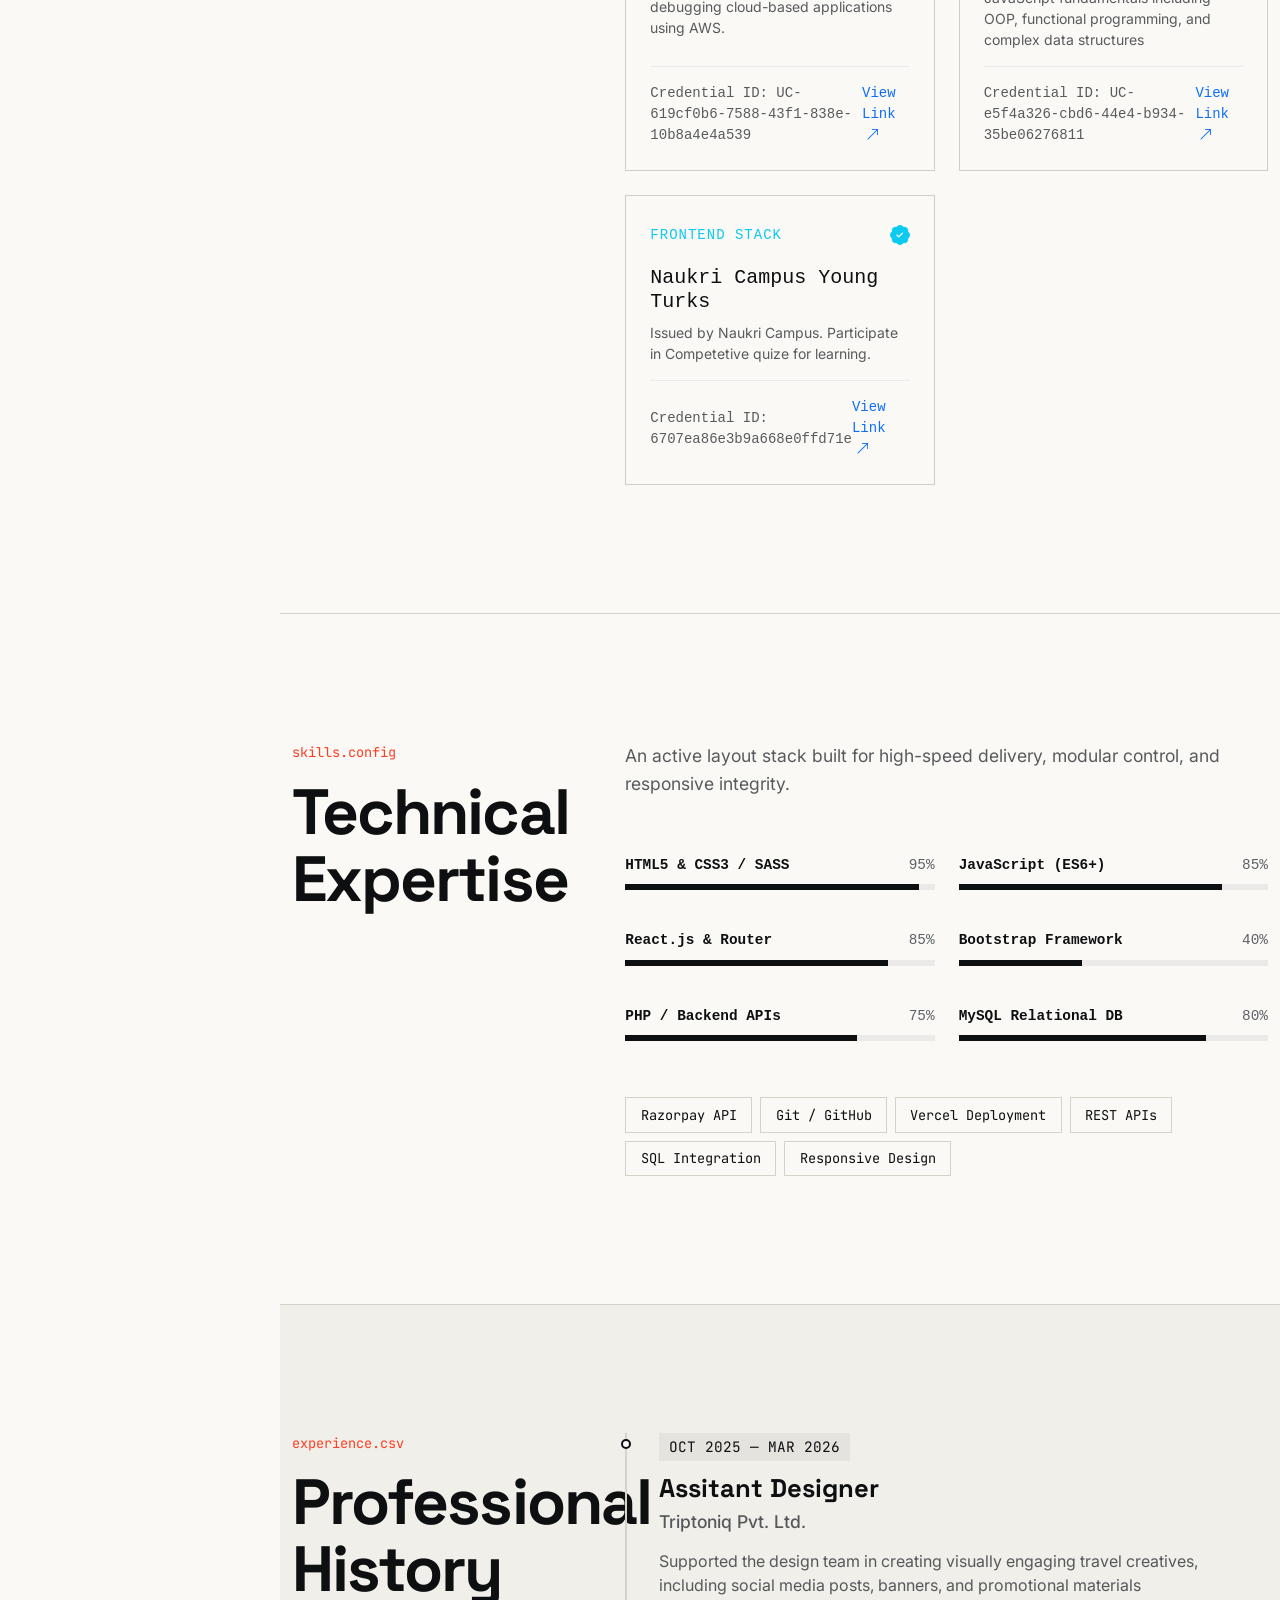
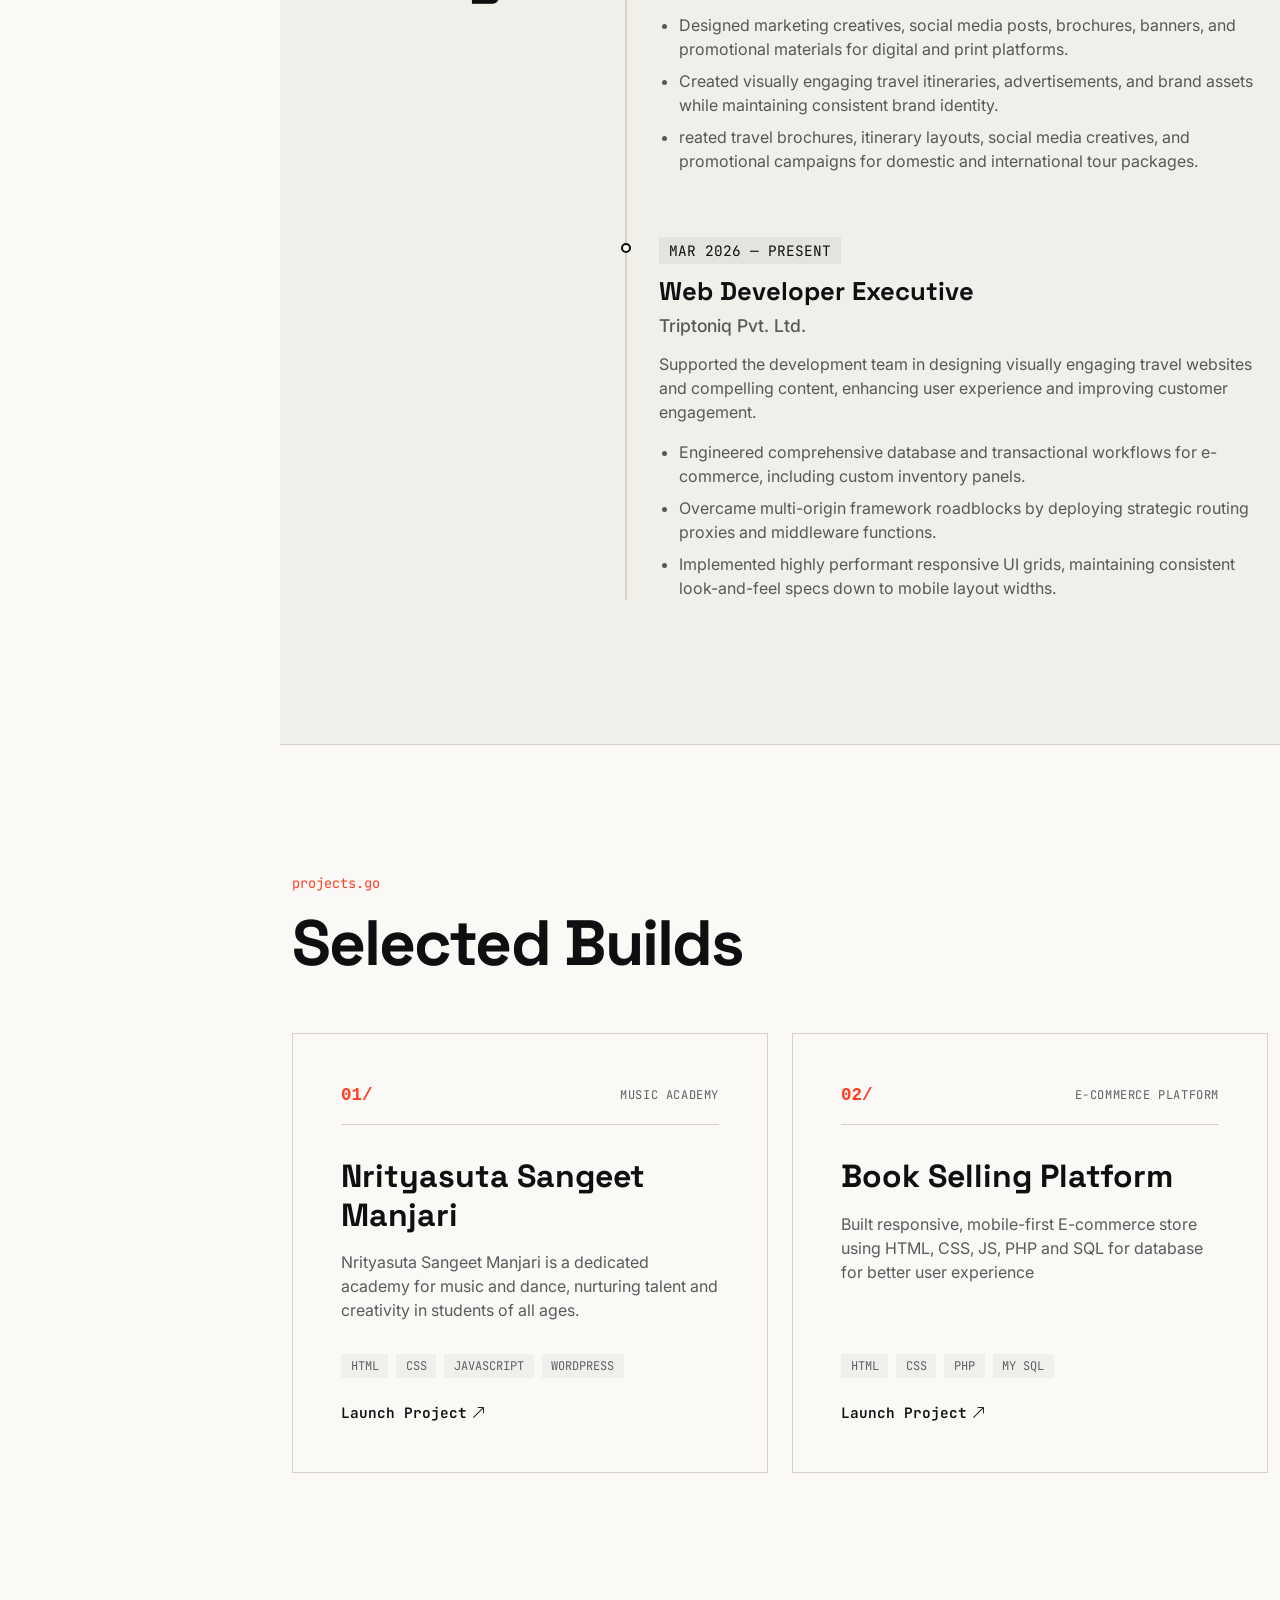
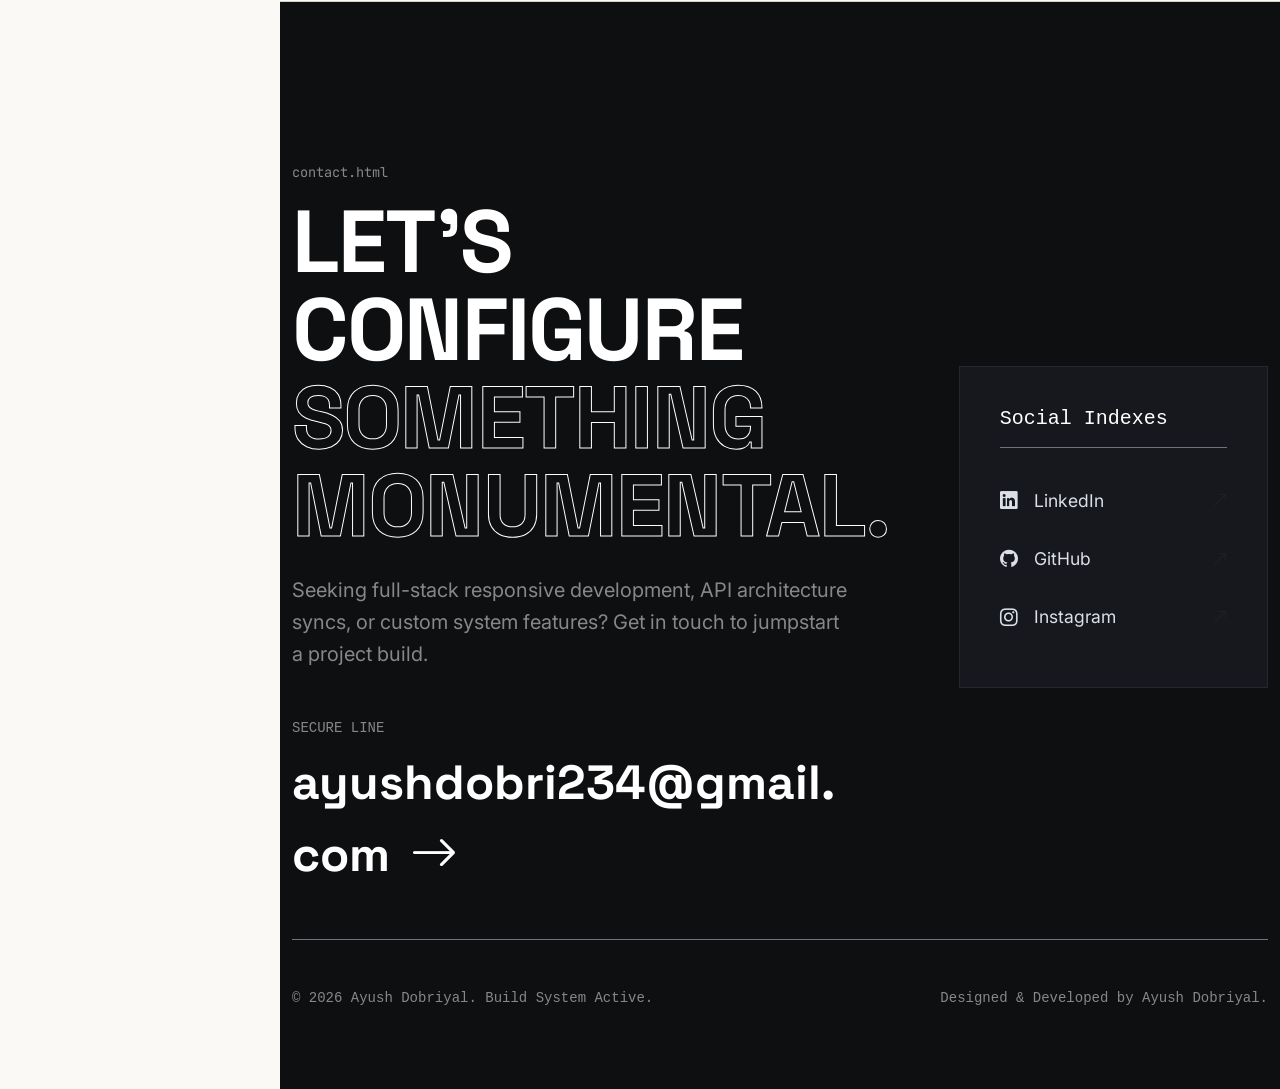
==== commit 7b436007: "Updated html content and change the structure of the side bar" ====
--- a/potfolio/index.html
+++ b/potfolio/index.html
@@ -44,13 +44,13 @@
                 </a>
             </li>
             <li class="nav-item">
+                <a href="#certificates" class="nav-link" data-section="certificates">
+                    <span class="file-icon text-info" style="color: #0dcaf0 !important;"></span>credentials.yaml
+                </a>
+            </li>
+            <li class="nav-item">
                 <a href="#qualification" class="nav-link" data-section="qualification">
                     <span class="file-icon text-success"></span>skills.config
-                </a>
-            </li>
-            <li class="nav-item">
-                <a href="#certificates" class="nav-link" data-section="certificates">
-                    <span class="file-icon text-info" style="color: #0dcaf0 !important;"></span>credentials.yaml
                 </a>
             </li>
             <li class="nav-item">
@@ -88,8 +88,8 @@
             <li><a href="#hero" class="mobile-link">Home</a></li>
             <li><a href="#about" class="mobile-link">About</a></li>
             <li><a href="#education" class="mobile-link">Education</a></li>
+            <li><a href="#certificates" class="mobile-link">Certificates</a></li>
             <li><a href="#qualification" class="mobile-link">Skills</a></li>
-            <li><a href="#certificates" class="mobile-link">Certificates</a></li>
             <li><a href="#experience" class="mobile-link">Experience</a></li>
             <li><a href="#projects" class="mobile-link">Projects</a></li>
             <li><a href="#contact" class="mobile-link">Contact</a></li>
